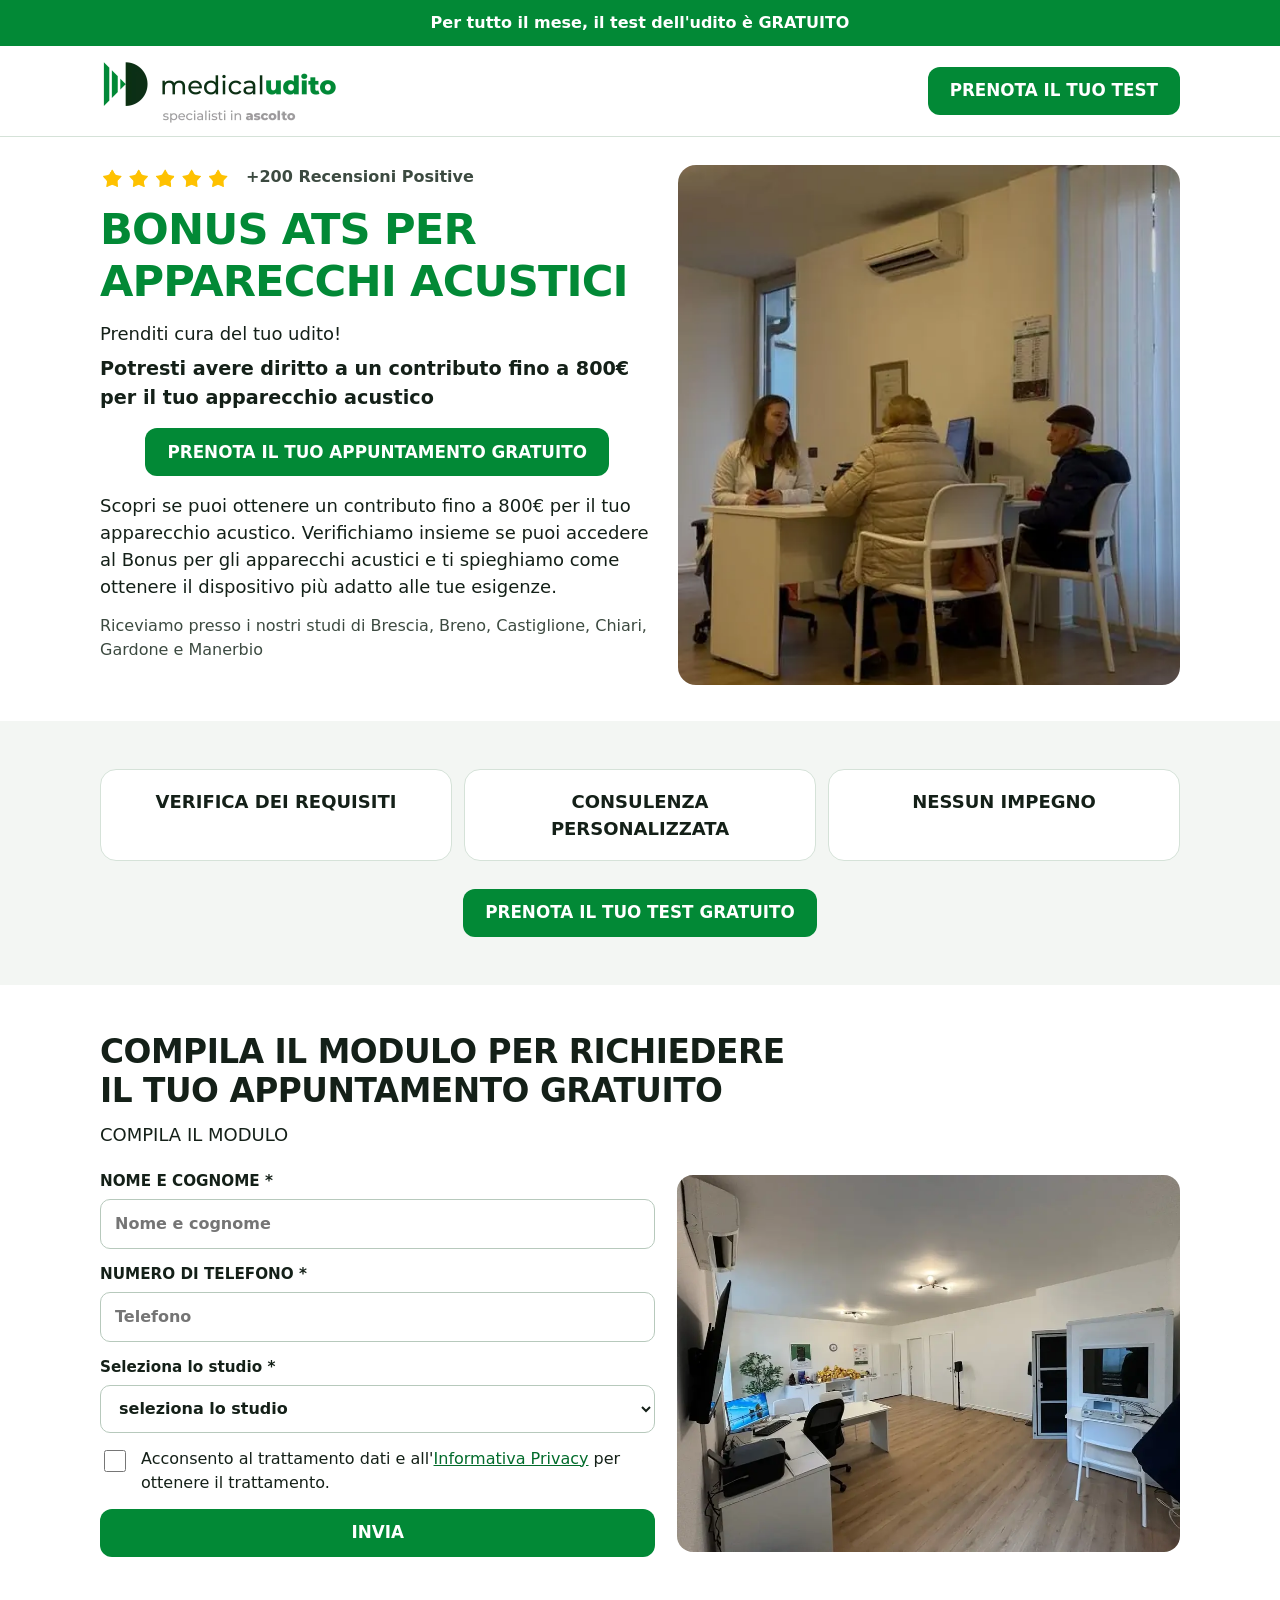
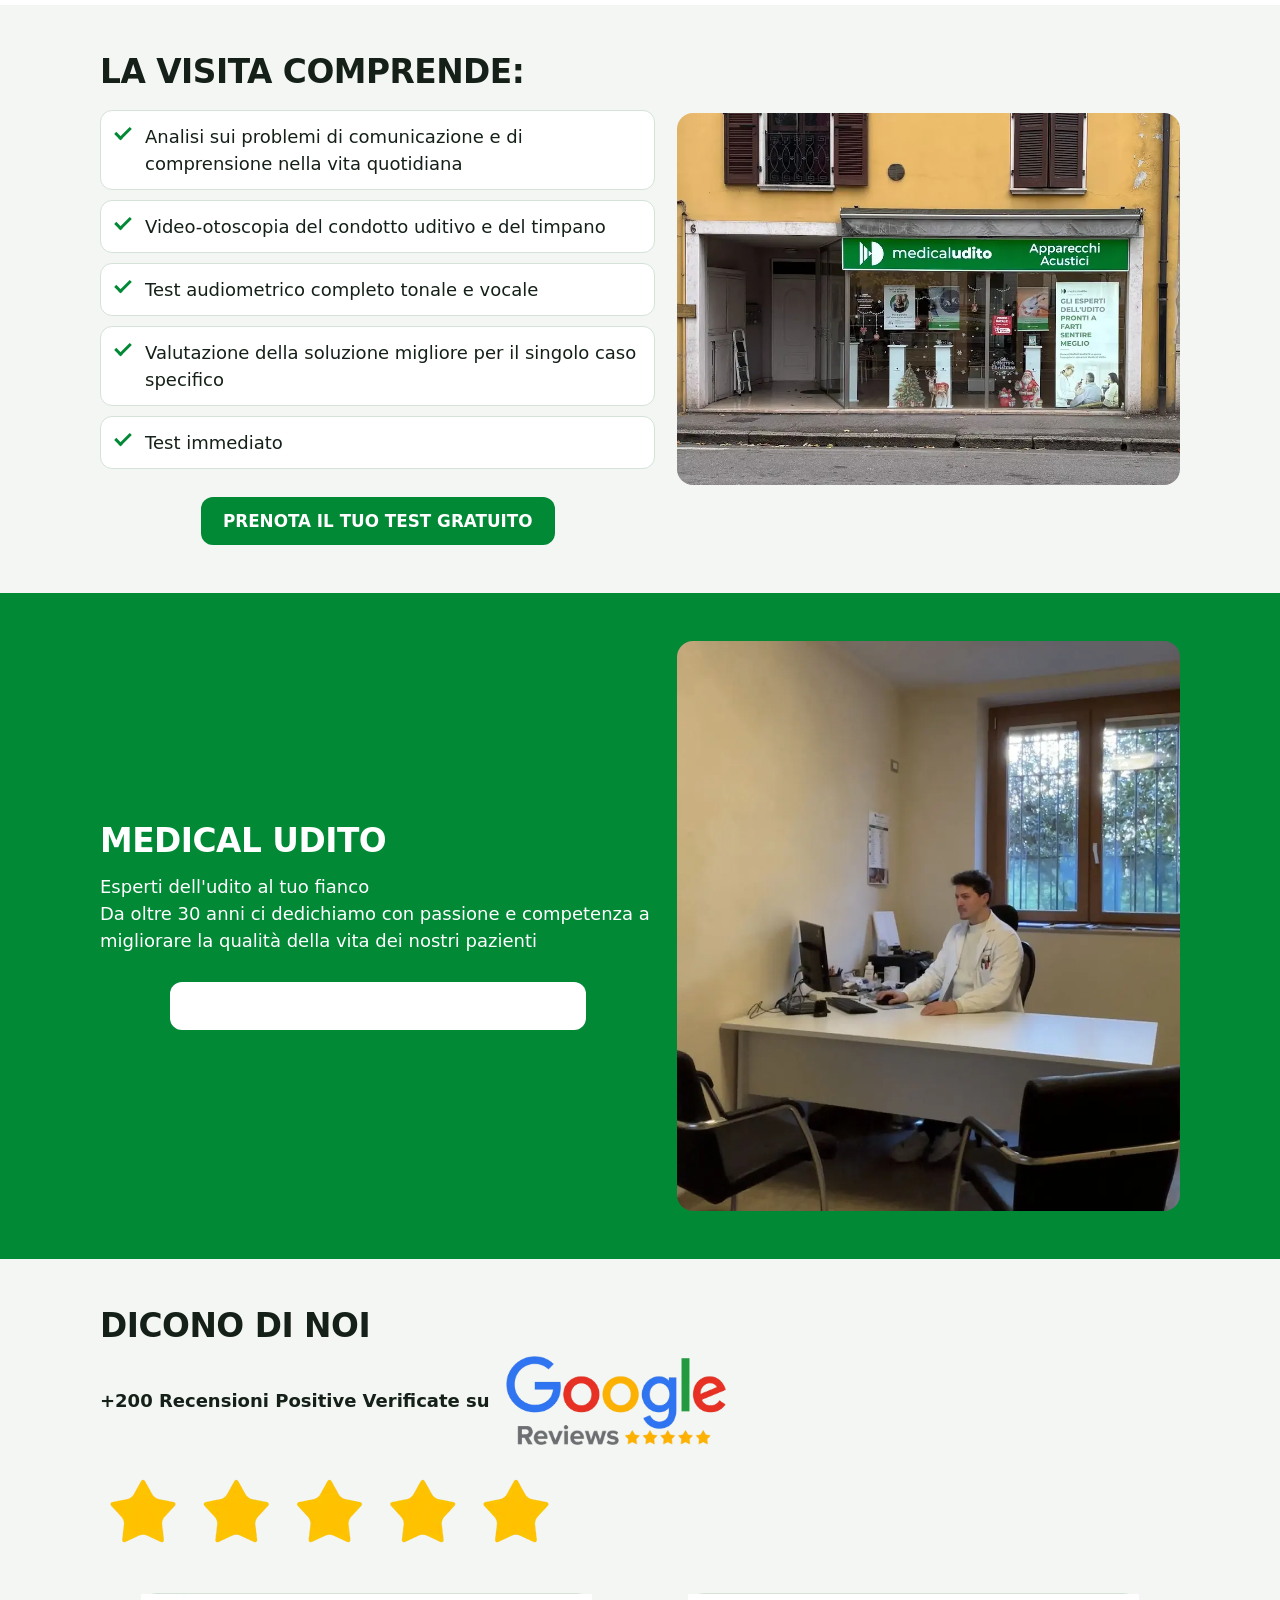
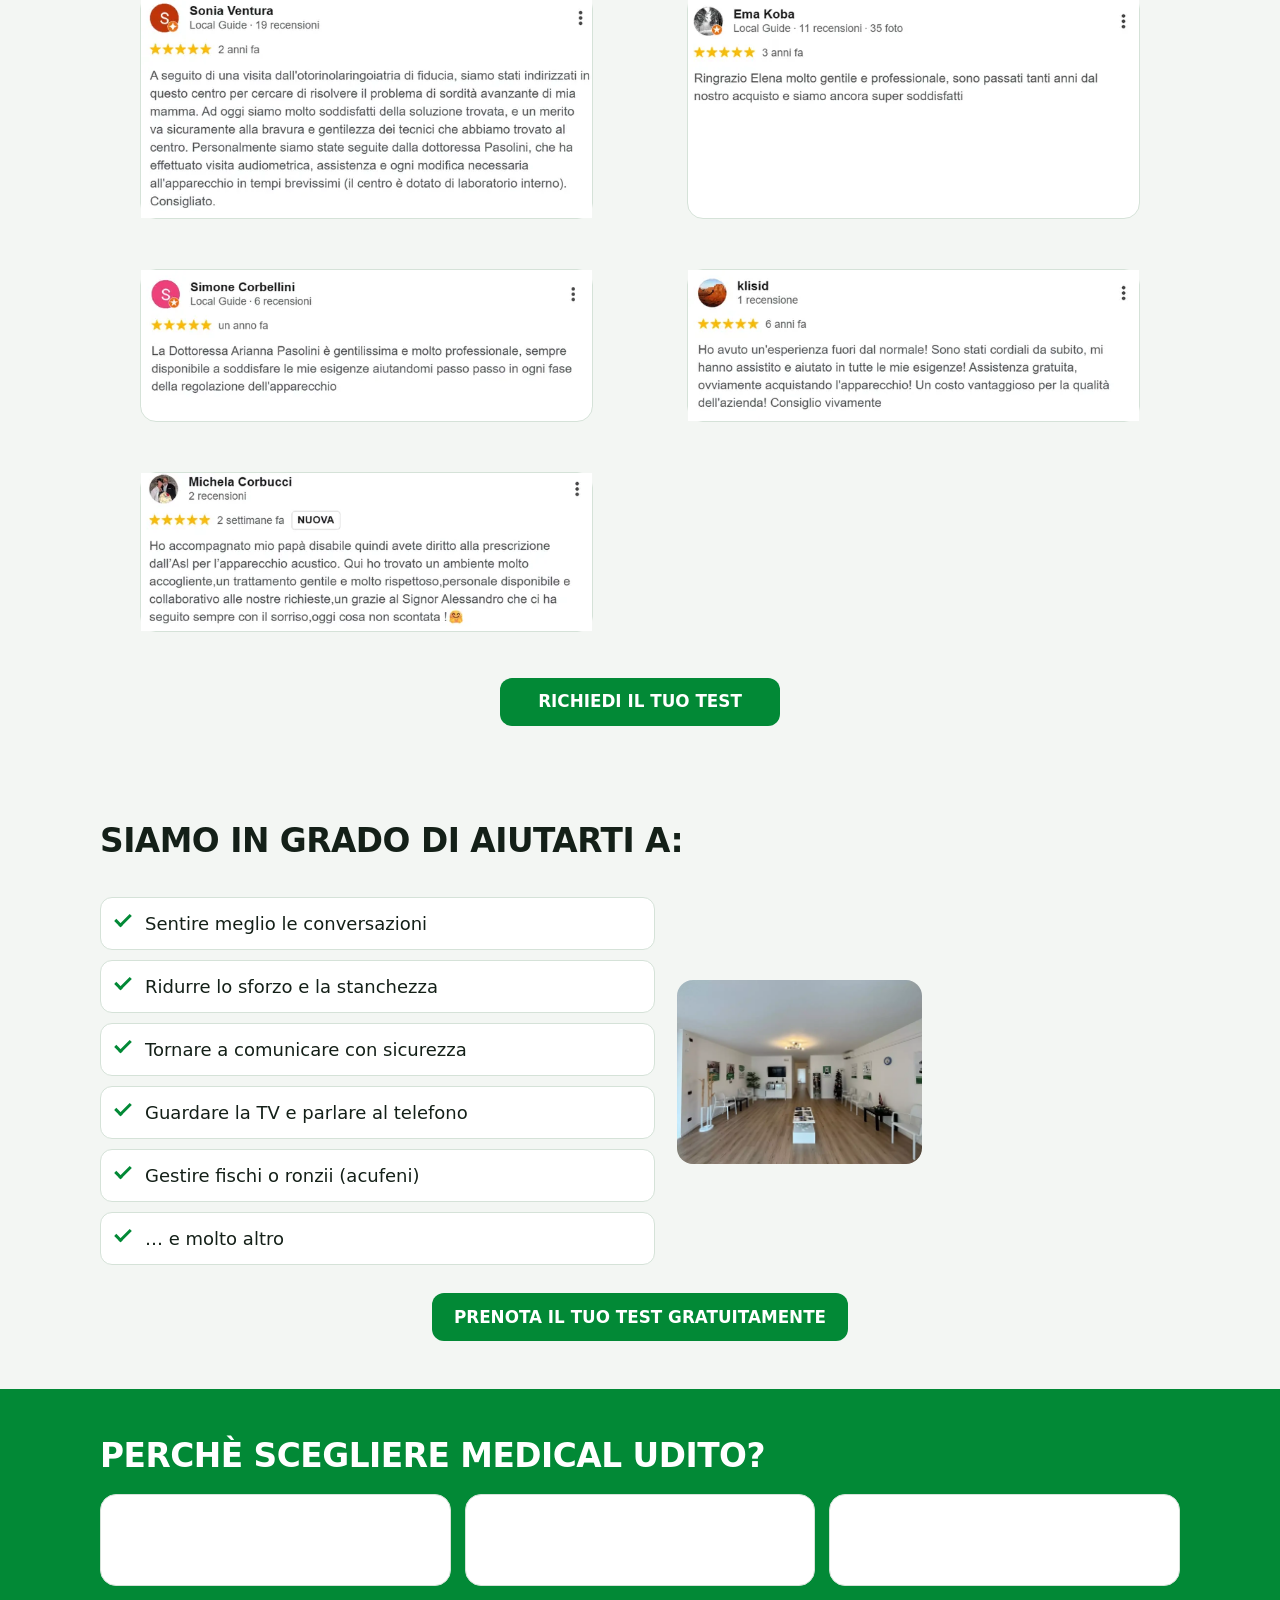
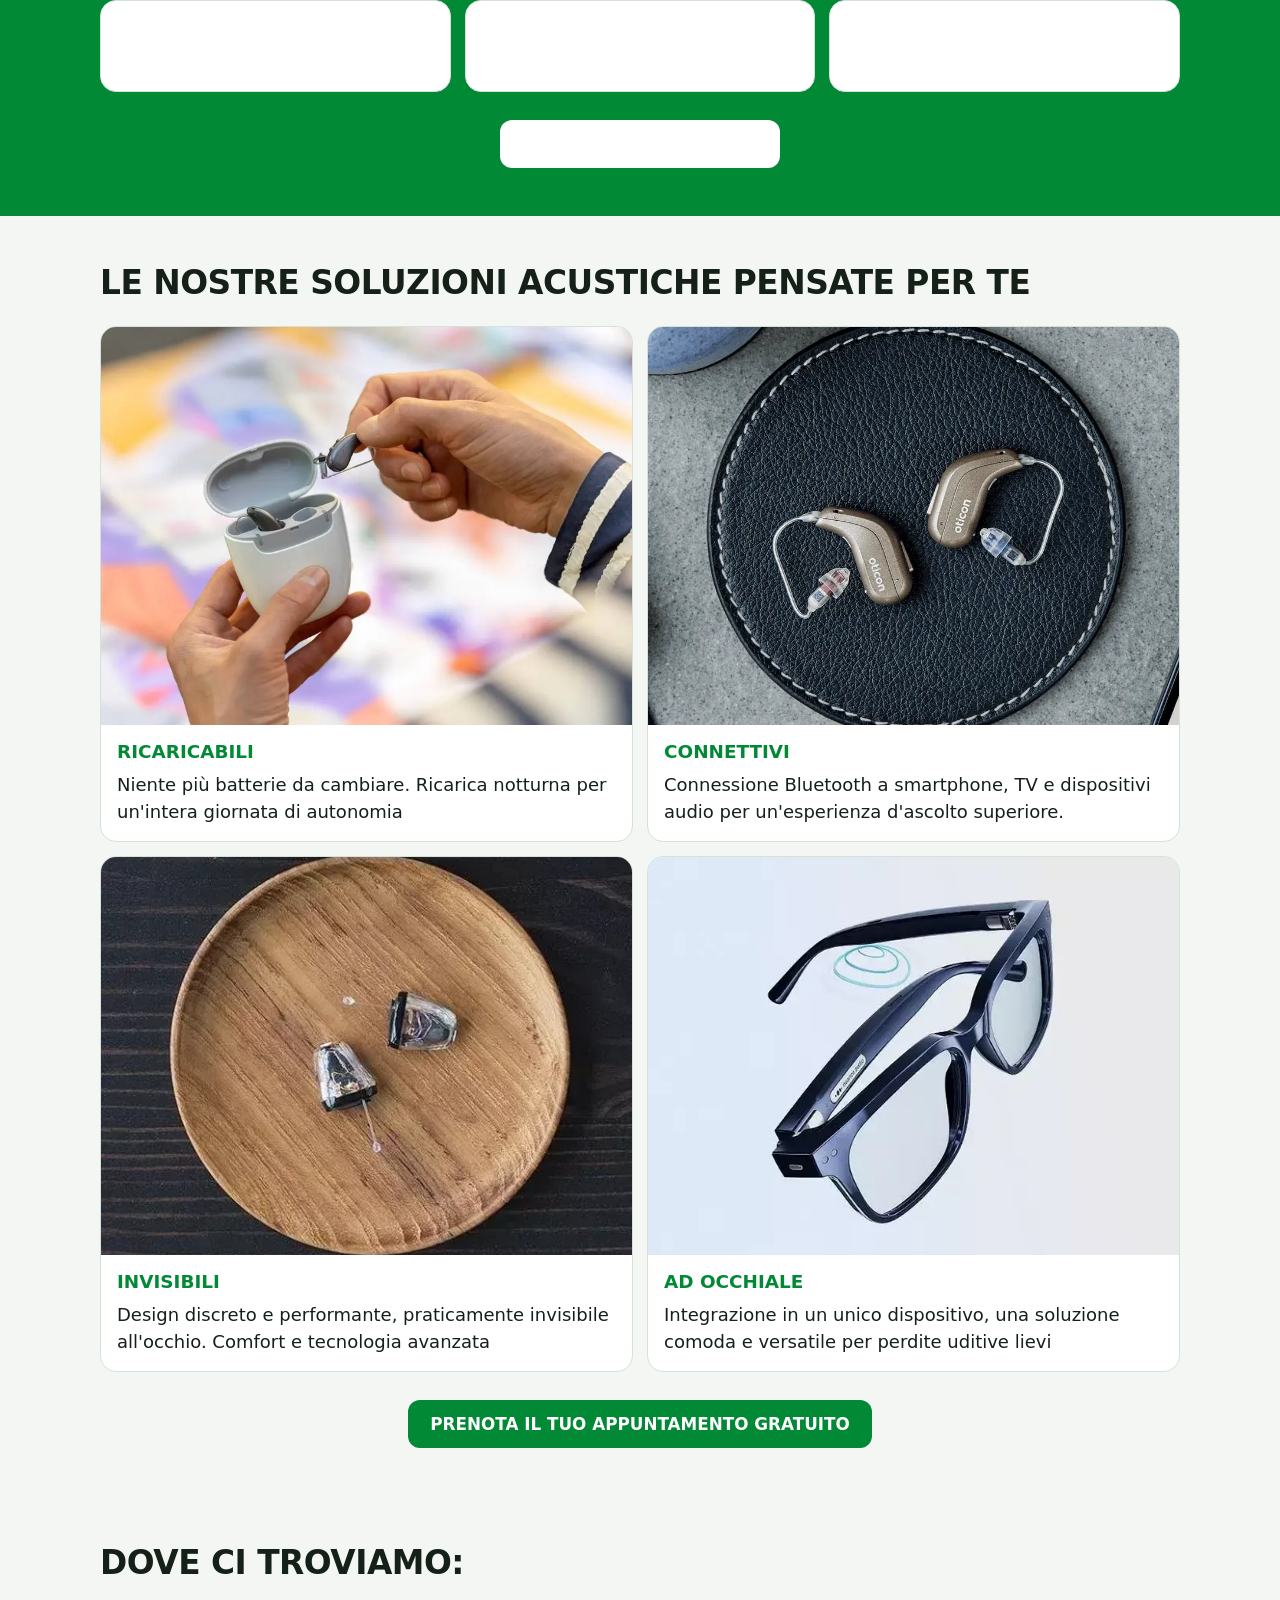
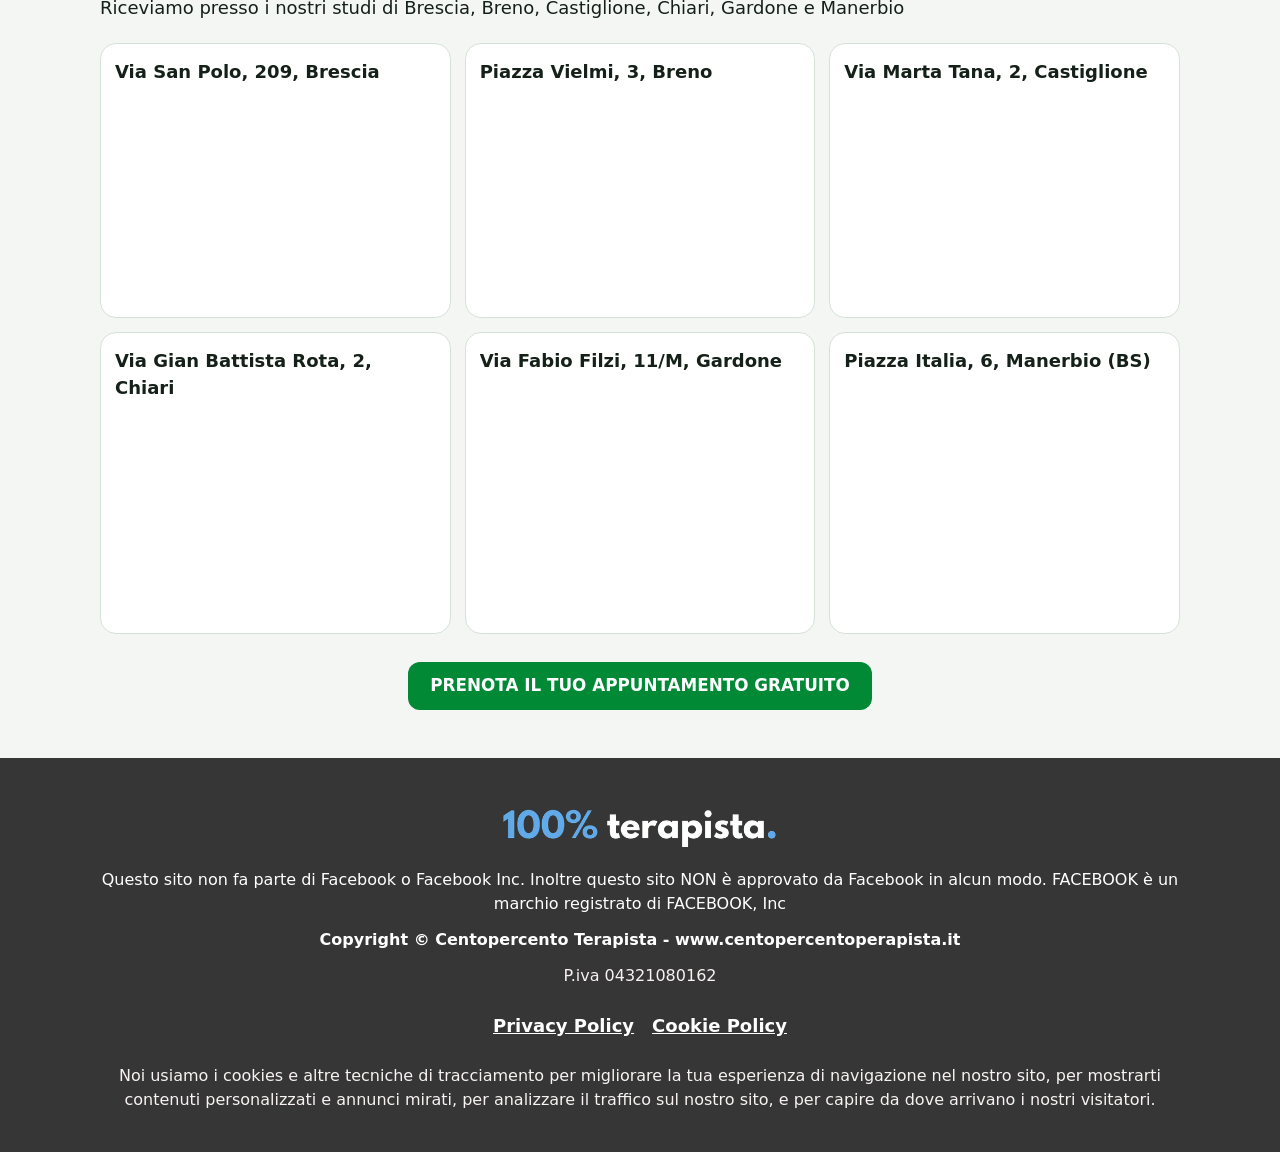
==== medical-udito-ats-bonus/index.html @ 492f5ca6 "Add a static Medical Udito ATS bonus landing page. Rebuild the Unbounce offer as a mobile-first page" ====
<!DOCTYPE html>
<html lang="it">
<head>
  <meta charset="utf-8">
  <meta name="viewport" content="width=device-width, initial-scale=1">
  <meta name="robots" content="noindex">
  <title>Medical Udito Manerbio - ATS</title>
  <meta name="description" content="Potresti avere diritto a un contributo fino a 800€ per il tuo apparecchio acustico. Per tutto il mese, il test dell'udito è GRATUITO.">
  <meta property="og:type" content="website">
  <meta property="og:locale" content="it_IT">
  <meta property="og:title" content="Medical Udito Manerbio - ATS">
  <meta property="og:description" content="Potresti avere diritto a un contributo fino a 800€ per il tuo apparecchio acustico. Per tutto il mese, il test dell'udito è GRATUITO.">
  <meta property="og:url" content="https://fuscogiuse.github.io/ads-salute-meta-library/medical-udito-ats-bonus/">
  <meta property="og:image" content="https://fuscogiuse.github.io/ads-salute-meta-library/medical-udito-ats-bonus/img/hero.webp">
  <link rel="icon" href="img/logo.webp" type="image/webp">
  <link rel="stylesheet" href="styles.css">
</head>
<body>
  <p class="offer-bar">Per tutto il mese, il test dell'udito è GRATUITO</p>

  <header class="site-header">
    <div class="wrap">
      <img class="logo" src="img/logo.webp" width="960" height="280" alt="Medical Udito">
      <a class="btn header-cta" href="https://www.mioportale.com/medical-udito-ats-bonus/#lp-pom-block-248">PRENOTA IL TUO TEST</a>
    </div>
  </header>

  <main>
    <section class="hero">
      <div class="wrap hero-grid">
        <div>
          <div class="stars-row">
            <img src="img/stelle.webp" width="465" height="90" alt="Cinque stelle">
            <span>+200 Recensioni Positive</span>
          </div>
          <h1>BONUS ATS PER APPARECCHI ACUSTICI</h1>
          <p class="lead">Prenditi cura del tuo udito!</p>
          <p class="benefit">Potresti avere diritto a un contributo fino a 800€ per il tuo apparecchio acustico</p>
          <p class="section-cta cta-left">
            <a class="btn" href="https://www.mioportale.com/medical-udito-ats-bonus/#lp-pom-block-248">PRENOTA IL TUO APPUNTAMENTO GRATUITO</a>
          </p>
          <p class="support">Scopri se puoi ottenere un contributo fino a 800€ per il tuo apparecchio acustico. Verifichiamo insieme se puoi accedere al Bonus per gli apparecchi acustici e ti spieghiamo come ottenere il dispositivo più adatto alle tue esigenze.</p>
          <p class="locations-line">Riceviamo presso i nostri studi di Brescia, Breno, Castiglione, Chiari, Gardone e Manerbio</p>
        </div>
        <img class="hero-photo" src="img/hero.webp" width="561" height="729" alt="Persona con apparecchio acustico">
      </div>
    </section>

    <section>
      <div class="wrap">
        <div class="steps">
          <p class="step">VERIFICA DEI REQUISITI</p>
          <p class="step">CONSULENZA PERSONALIZZATA</p>
          <p class="step">NESSUN IMPEGNO</p>
        </div>
        <p class="section-cta">
          <a class="btn" href="https://www.mioportale.com/medical-udito-ats-bonus/#lp-pom-block-248">PRENOTA IL TUO TEST GRATUITO</a>
        </p>
      </div>
    </section>

    <section class="form-section" id="modulo">
      <div class="wrap">
        <div class="section-head">
          <h2>COMPILA IL MODULO PER RICHIEDERE IL TUO APPUNTAMENTO GRATUITO</h2>
          <p>COMPILA IL MODULO</p>
        </div>
        <div class="form-layout split">
          <form action="https://www.mioportale.com/medical-udito-ats-bonus/#lp-pom-block-248" method="get">
            <label>NOME E COGNOME *
              <input type="text" placeholder="Nome e cognome" autocomplete="name">
            </label>
            <label>NUMERO DI TELEFONO *
              <input type="tel" placeholder="Telefono" autocomplete="tel" inputmode="tel" pattern="^\+?( ?[\(]?[\-]?[0-9][\)]?){6,13}$">
            </label>
            <label>Seleziona lo studio *
              <select>
                <option value="">seleziona lo studio</option>
                <option>Brescia</option>
                <option>Breno</option>
                <option>Castiglione</option>
                <option>Chiari</option>
                <option>Gardone</option>
                <option>Manerbio</option>
              </select>
            </label>
            <label class="check">
              <input type="checkbox">
              <span>Acconsento al trattamento dati e all'<a href="https://www.centopercentoterapista.it/privacy-policy/" title="Informativa Privacy">Informativa Privacy</a> per ottenere il trattamento.</span>
            </label>
            <button class="btn btn-block" type="submit">INVIA</button>
          </form>
          <img src="img/staff.webp" width="1000" height="750" alt="Professionista Medical Udito durante un controllo" loading="lazy">
        </div>
      </div>
    </section>

    <section>
      <div class="wrap split">
        <div>
          <h2>LA VISITA COMPRENDE:</h2>
          <ul class="checklist">
            <li>Analisi sui problemi di comunicazione e di comprensione nella vita quotidiana</li>
            <li>Video-otoscopia del condotto uditivo e del timpano</li>
            <li>Test audiometrico completo tonale e vocale</li>
            <li>Valutazione della soluzione migliore per il singolo caso specifico</li>
            <li>Test immediato</li>
          </ul>
          <p class="section-cta cta-left">
            <a class="btn" href="https://www.mioportale.com/medical-udito-ats-bonus/#lp-pom-block-248">PRENOTA IL TUO TEST GRATUITO</a>
          </p>
        </div>
        <img src="img/controllo.webp" width="1000" height="740" alt="Controllo dell'udito in studio" loading="lazy">
      </div>
    </section>

    <section class="band">
      <div class="wrap split">
        <div>
          <h2>MEDICAL UDITO</h2>
          <p style="margin-top:12px">Esperti dell'udito al tuo fianco</p>
          <p>Da oltre 30 anni ci dedichiamo con passione e competenza a migliorare la qualità della vita dei nostri pazienti</p>
          <p class="section-cta cta-left">
            <a class="btn btn-light" href="https://www.mioportale.com/medical-udito-ats-bonus/#lp-pom-block-248">PRENOTA IL TUO TEST GRATUITAMENTE</a>
          </p>
        </div>
        <img src="img/apparecchio.webp" width="900" height="1020" alt="Apparecchio acustico" loading="lazy">
      </div>
    </section>

    <section>
      <div class="wrap">
        <div class="section-head">
          <h2>DICONO DI NOI</h2>
          <div class="reviews-intro">
            <span>+200 Recensioni Positive Verificate su</span>
            <img src="img/google-recensioni.webp" width="640" height="259" alt="Google" loading="lazy">
          </div>
          <img src="img/stelle.webp" width="465" height="90" alt="Cinque stelle" loading="lazy">
        </div>
        <div class="review-grid">
          <figure class="review"><img src="img/recensione-1.webp" width="640" height="318" alt="Schermata di una recensione pubblicata sul sito Medical Udito" loading="lazy"></figure>
          <figure class="review"><img src="img/recensione-2.webp" width="640" height="168" alt="Schermata di una recensione pubblicata sul sito Medical Udito" loading="lazy"></figure>
          <figure class="review"><img src="img/recensione-3.webp" width="640" height="194" alt="Schermata di una recensione pubblicata sul sito Medical Udito" loading="lazy"></figure>
          <figure class="review"><img src="img/recensione-4.webp" width="640" height="214" alt="Schermata di una recensione pubblicata sul sito Medical Udito" loading="lazy"></figure>
          <figure class="review"><img src="img/recensione-5.webp" width="640" height="224" alt="Schermata di una recensione pubblicata sul sito Medical Udito" loading="lazy"></figure>
        </div>
        <p class="section-cta">
          <a class="btn" href="https://www.mioportale.com/medical-udito-ats-bonus/#lp-pom-block-248">RICHIEDI IL TUO TEST</a>
        </p>
      </div>
    </section>

    <section>
      <div class="wrap">
        <h2>SIAMO IN GRADO DI AIUTARTI A:</h2>
        <div class="split" style="margin-top:18px">
          <ul class="checklist">
            <li>Sentire meglio le conversazioni</li>
            <li>Ridurre lo sforzo e la stanchezza</li>
            <li>Tornare a comunicare con sicurezza</li>
            <li>Guardare la TV e parlare al telefono</li>
            <li>Gestire fischi o ronzii (acufeni)</li>
            <li>… e molto altro</li>
          </ul>
          <div class="photo-grid">
            <img src="img/studio.webp" width="1000" height="750" alt="Studio Medical Udito" loading="lazy">
          </div>
        </div>
        <p class="section-cta">
          <a class="btn" href="https://www.mioportale.com/medical-udito-ats-bonus/#lp-pom-block-248">PRENOTA IL TUO TEST GRATUITAMENTE</a>
        </p>
      </div>
    </section>

    <section class="band">
      <div class="wrap">
        <h2>PERCHÈ SCEGLIERE MEDICAL UDITO?</h2>
        <div class="why-grid" style="margin-top:18px">
          <p class="why-card">ESPERIENZA CONSOLIDATA NEL SETTORE</p>
          <p class="why-card">PROFESSIONISTI QUALIFICATI AL TUO SERVIZIO</p>
          <p class="why-card">SOLUZIONI SU MISURA PER OGNI PAZIENTE</p>
          <p class="why-card">TECNOLOGIA MODERA E DISCRETA</p>
          <p class="why-card">ASSISTENZA CONTINUA NEL TEMPO</p>
          <p class="why-card">TRASPARENZA E CHIAREZZA IN OGNI FASE</p>
        </div>
        <p class="section-cta">
          <a class="btn btn-light" href="https://www.mioportale.com/medical-udito-ats-bonus/#lp-pom-block-248">PRENOTA IL TUO TEST</a>
        </p>
      </div>
    </section>

    <section>
      <div class="wrap">
        <div class="section-head">
          <h2>LE NOSTRE SOLUZIONI ACUSTICHE PENSATE PER TE</h2>
        </div>
        <div class="solution-grid">
          <article class="solution">
            <img src="img/ricaricabili.webp" width="800" height="600" alt="Immagine della soluzione Ricaricabili" loading="lazy">
            <div>
              <h3>RICARICABILI</h3>
              <p>Niente più batterie da cambiare. Ricarica notturna per un'intera giornata di autonomia</p>
            </div>
          </article>
          <article class="solution">
            <img src="img/connettivi.webp" width="900" height="762" alt="Immagine della soluzione Connettivi" loading="lazy">
            <div>
              <h3>CONNETTIVI</h3>
              <p>Connessione Bluetooth a smartphone, TV e dispositivi audio per un'esperienza d'ascolto superiore.</p>
            </div>
          </article>
          <article class="solution">
            <img src="img/invisibili.webp" width="551" height="526" alt="Immagine della soluzione Invisibili" loading="lazy">
            <div>
              <h3>INVISIBILI</h3>
              <p>Design discreto e performante, praticamente invisibile all'occhio. Comfort e tecnologia avanzata</p>
            </div>
          </article>
          <article class="solution">
            <img src="img/occhiale.webp" width="675" height="512" alt="Immagine della soluzione Ad occhiale" loading="lazy">
            <div>
              <h3>AD OCCHIALE</h3>
              <p>Integrazione in un unico dispositivo, una soluzione comoda e versatile per perdite uditive lievi</p>
            </div>
          </article>
        </div>
        <p class="section-cta">
          <a class="btn" href="https://www.mioportale.com/medical-udito-ats-bonus/#lp-pom-block-248">PRENOTA IL TUO APPUNTAMENTO GRATUITO</a>
        </p>
      </div>
    </section>

    <section>
      <div class="wrap">
        <div class="section-head">
          <h2>DOVE CI TROVIAMO:</h2>
          <p>Riceviamo presso i nostri studi di Brescia, Breno, Castiglione, Chiari, Gardone e Manerbio</p>
        </div>
        <div class="place-grid">
          <article class="place">
            <p>Via San Polo, 209, Brescia</p>
            <iframe title="Medical Udito, Via San Polo, 209, Brescia" loading="lazy" src="https://www.google.com/maps/embed?pb=!1m18!1m12!1m3!1d2795.8346743770426!2d10.251640799999999!3d45.513406599999996!2m3!1f0!2f0!3f0!3m2!1i1024!2i768!4f13.1!3m3!1m2!1s0x47819e0e55d90495%3A0xbb7e6d4b99287f41!2sMedical%20Udito!5e0!3m2!1sit!2sit!4v1778175410874!5m2!1sit!2sit"></iframe>
          </article>
          <article class="place">
            <p>Piazza Vielmi, 3, Breno</p>
            <iframe title="Medical Udito, Piazza Vielmi, 3, Breno" loading="lazy" src="https://www.google.com/maps/embed?pb=!1m18!1m12!1m3!1d2773.7376204343673!2d10.3007808!3d45.9565251!2m3!1f0!2f0!3f0!3m2!1i1024!2i768!4f13.1!3m3!1m2!1s0x4783cea06f1a9ddf%3A0xb93b6d767be19998!2sMedical%20Udito!5e0!3m2!1sit!2sit!4v1778175438221!5m2!1sit!2sit"></iframe>
          </article>
          <article class="place">
            <p>Via Marta Tana, 2, Castiglione</p>
            <iframe title="Medical Udito, Via Marta Tana, 2, Castiglione" loading="lazy" src="https://www.google.com/maps/embed?pb=!1m18!1m12!1m3!1d2801.93400839005!2d10.487321!3d45.390502!2m3!1f0!2f0!3f0!3m2!1i1024!2i768!4f13.1!3m3!1m2!1s0x4781be70d7416bef%3A0x33ddf4818264a9bb!2sMedical%20Udito!5e0!3m2!1sit!2sit!4v1778175495745!5m2!1sit!2sit"></iframe>
          </article>
          <article class="place">
            <p>Via Gian Battista Rota, 2, Chiari</p>
            <iframe title="Medical Udito, Via Gian Battista Rota, 2, Chiari" loading="lazy" src="https://www.google.com/maps/embed?pb=!1m18!1m12!1m3!1d2794.777626672756!2d9.931703700000002!3d45.5346803!2m3!1f0!2f0!3f0!3m2!1i1024!2i768!4f13.1!3m3!1m2!1s0x47816b8f682ffa59%3A0x564165d050683770!2sMedical%20Udito!5e0!3m2!1sit!2sit!4v1778175523742!5m2!1sit!2sit"></iframe>
          </article>
          <article class="place">
            <p>Via Fabio Filzi, 11/M, Gardone</p>
            <iframe title="Medical Udito, Via Fabio Filzi, 11/M, Gardone" loading="lazy" src="https://www.google.com/maps/embed?pb=!1m18!1m12!1m3!1d2787.281311578218!2d10.1859595!3d45.6853263!2m3!1f0!2f0!3f0!3m2!1i1024!2i768!4f13.1!3m3!1m2!1s0x47817c12447d241b%3A0x8fe23aa0d7d2c39d!2sMedical%20Udito!5e0!3m2!1sit!2sit!4v1778175548510!5m2!1sit!2sit"></iframe>
          </article>
          <article class="place">
            <p>Piazza Italia, 6, Manerbio (BS)</p>
            <iframe title="Medical Udito, Piazza Italia, 6, Manerbio (BS)" loading="lazy" src="https://www.google.com/maps/embed?pb=!1m18!1m12!1m3!1d5607.406662473108!2d10.1418051!3d45.354800600000004!2m3!1f0!2f0!3f0!3m2!1i1024!2i768!4f13.1!3m3!1m2!1s0x478109a05ce066e5%3A0xbb3af1971ee80752!2sMedical%20Udito!5e0!3m2!1sit!2sit!4v1767908060176!5m2!1sit!2sit"></iframe>
          </article>
        </div>
        <p class="section-cta">
          <a class="btn" href="https://www.mioportale.com/medical-udito-ats-bonus/#lp-pom-block-248">PRENOTA IL TUO APPUNTAMENTO GRATUITO</a>
        </p>
      </div>
    </section>
  </main>

  <footer class="site-footer">
    <div class="wrap">
      <img class="logo-white" src="img/logo-bianco.webp" width="525" height="105" alt="Medical Udito" loading="lazy">
      <p>Questo sito non fa parte di Facebook o Facebook Inc. Inoltre questo sito NON è approvato da Facebook in alcun modo. FACEBOOK è un marchio registrato di FACEBOOK, Inc</p>
      <p><strong>Copyright © Centopercento Terapista - www.centopercentoperapista.it</strong></p>
      <p class="legal">P.iva 04321080162</p>
      <div class="footer-links">
        <a href="https://www.centopercentoterapista.com/privacy-policy/" target="_blank" rel="noopener">Privacy Policy</a>
        <a href="https://www.iubenda.com/privacy-policy/97294584/cookie-policy" target="_blank" rel="noopener">Cookie Policy</a>
      </div>
      <p class="legal">Noi usiamo i cookies e altre tecniche di tracciamento per migliorare la tua esperienza di navigazione nel nostro sito, per mostrarti contenuti personalizzati e annunci mirati, per analizzare il traffico sul nostro sito, e per capire da dove arrivano i nostri visitatori.</p>
    </div>
  </footer>

  <div class="sticky">
    <a class="btn btn-block" href="https://www.mioportale.com/medical-udito-ats-bonus/#lp-pom-block-248">PRENOTA IL TUO TEST GRATUITO</a>
  </div>
</body>
</html>
---- medical-udito-ats-bonus/styles.css ----
:root {
  --green: #028936;
  --green-dark: #026b2b;
  --ink: #142018;
  --muted: #3c4a40;
  --bg: #f3f6f3;
  --card: #ffffff;
  --line: #d5e2d8;
  --footer: #363636;
  --max: 1080px;
  --pad: 20px;
}

*,
*::before,
*::after {
  box-sizing: border-box;
}

html {
  scroll-behavior: smooth;
}

body {
  margin: 0;
  color: var(--ink);
  background: var(--bg);
  font-family: system-ui, -apple-system, "Segoe UI", Roboto, Helvetica, Arial, sans-serif;
  font-size: 18px;
  line-height: 1.5;
  overflow-x: hidden;
}

img {
  max-width: 100%;
  height: auto;
  display: block;
}

a {
  color: var(--green-dark);
}

h1,
h2,
h3,
p {
  margin: 0;
}

h1,
h2,
h3 {
  line-height: 1.2;
  text-wrap: balance;
}

h1 {
  font-size: clamp(1.7rem, 6.4vw, 2.7rem);
  letter-spacing: -0.02em;
}

h2 {
  font-size: clamp(1.45rem, 4.2vw, 2.05rem);
  letter-spacing: -0.015em;
}

h3 {
  font-size: 1.15rem;
}

.wrap {
  width: min(var(--max), calc(100% - 32px));
  margin-inline: auto;
}

.offer-bar {
  background: var(--green);
  color: #fff;
  text-align: center;
  font-weight: 700;
  font-size: 1rem;
  line-height: 1.35;
  padding: 12px 16px;
}

.site-header {
  background: #fff;
  border-bottom: 1px solid var(--line);
}

.site-header .wrap {
  display: flex;
  align-items: center;
  justify-content: space-between;
  gap: 16px;
  min-height: 76px;
  padding: 10px 0;
}

.logo {
  width: min(240px, 62vw);
  height: auto;
}

.header-cta {
  display: none;
}

.hero {
  background: #fff;
  padding: 28px 0 36px;
}

.hero-grid {
  display: grid;
  gap: 24px;
}

.stars-row {
  display: flex;
  flex-wrap: wrap;
  align-items: center;
  gap: 10px 14px;
  margin-bottom: 14px;
  color: var(--muted);
  font-weight: 700;
  font-size: 1rem;
}

.stars-row img {
  width: 132px;
  height: auto;
}

.hero h1 {
  color: var(--green);
  margin-bottom: 12px;
}

.lead {
  font-size: 1.125rem;
  margin-bottom: 8px;
}

.benefit {
  font-size: 1.2rem;
  font-weight: 700;
  margin-bottom: 14px;
}

.locations-line {
  color: var(--muted);
  font-size: 1rem;
  margin: 14px 0 0;
}

.support {
  margin-top: 16px;
}

.hero .section-cta {
  margin-top: 16px;
}

.hero-photo {
  border-radius: 18px;
  width: 100%;
  max-height: 520px;
  object-fit: cover;
  object-position: center top;
}

.btn {
  display: inline-flex;
  align-items: center;
  justify-content: center;
  min-height: 48px;
  min-width: 44px;
  padding: 12px 22px;
  border-radius: 12px;
  background: var(--green);
  color: #fff;
  font: inherit;
  font-weight: 800;
  font-size: 1.05rem;
  line-height: 1.25;
  text-align: center;
  text-decoration: none;
  border: 0;
  cursor: pointer;
  max-width: 100%;
}

.btn:hover,
.btn:focus-visible {
  background: var(--green-dark);
}

.btn-light {
  background: #fff;
  color: var(--green);
}

.btn-light:hover,
.btn-light:focus-visible {
  background: #e7f6eb;
  color: var(--green-dark);
}

.cta-left {
  text-align: left;
}

.btn-block {
  width: 100%;
}

.section-cta {
  margin-top: 28px;
  text-align: center;
}

section {
  padding: 48px 0;
}

.section-head {
  margin-bottom: 22px;
}

.section-head h2 {
  margin-bottom: 10px;
}

.steps {
  display: grid;
  gap: 12px;
}

.step,
.why-card,
.solution,
.place,
.review {
  background: var(--card);
  border: 1px solid var(--line);
  border-radius: 16px;
}

.step {
  padding: 18px 16px;
  font-weight: 800;
  text-align: center;
  min-height: 44px;
}

.band {
  background: var(--green);
  color: #fff;
}

.band a {
  color: #fff;
}

.split {
  display: grid;
  gap: 22px;
  align-items: center;
}

.split img,
.form-layout img {
  border-radius: 16px;
  width: 100%;
}

.checklist {
  list-style: none;
  padding: 0;
  margin: 18px 0 0;
  display: grid;
  gap: 10px;
}

.checklist li {
  background: #fff;
  border: 1px solid var(--line);
  border-radius: 12px;
  padding: 12px 14px 12px 44px;
  position: relative;
  min-height: 44px;
}

.band .checklist li {
  background: rgba(255, 255, 255, 0.12);
  border-color: transparent;
  color: #fff;
}

.checklist li::before {
  content: "";
  position: absolute;
  left: 14px;
  top: 16px;
  width: 16px;
  height: 9px;
  border-left: 3px solid var(--green);
  border-bottom: 3px solid var(--green);
  transform: rotate(-45deg);
}

.band .checklist li::before {
  border-color: #fff;
}

.form-section {
  background: #fff;
}

form {
  display: grid;
  gap: 14px;
}

label {
  display: grid;
  gap: 6px;
  font-weight: 800;
  font-size: 0.95rem;
}

input,
select {
  width: 100%;
  min-height: 48px;
  padding: 12px 14px;
  font: inherit;
  font-size: 16px;
  color: var(--ink);
  background: #fff;
  border: 1px solid #b7c9bc;
  border-radius: 10px;
}

.check {
  display: flex;
  gap: 12px;
  align-items: flex-start;
  font-weight: 500;
  font-size: 1rem;
}

.check input {
  width: 22px;
  height: 22px;
  min-height: 22px;
  margin-top: 3px;
  flex: 0 0 auto;
}

.reviews-intro {
  display: flex;
  flex-wrap: wrap;
  align-items: center;
  gap: 12px 16px;
  margin-bottom: 18px;
  font-weight: 700;
}

.reviews-intro img {
  width: min(220px, 70%);
  height: auto;
}

.review-grid,
.solution-grid,
.place-grid,
.why-grid,
.photo-grid {
  display: grid;
  gap: 14px;
}

.review img {
  width: 100%;
  height: auto;
  background: #fff;
}

.solution {
  overflow: hidden;
}

.solution img {
  width: 100%;
  aspect-ratio: 4 / 3;
  object-fit: cover;
}

.solution div {
  padding: 16px;
}

.solution h3 {
  color: var(--green);
  margin-bottom: 8px;
}

.why-card {
  padding: 18px 16px;
  font-weight: 800;
  text-align: center;
}

.place {
  overflow: hidden;
}

.place p {
  padding: 14px 14px 0;
  font-weight: 800;
}

.place iframe {
  width: 100%;
  height: 220px;
  border: 0;
  display: block;
  margin-top: 12px;
}

.photo-grid img {
  width: 100%;
  border-radius: 16px;
  object-fit: cover;
  aspect-ratio: 4 / 3;
}

.site-footer {
  background: var(--footer);
  color: #fff;
  padding: 36px 0 28px;
  text-align: center;
}

.site-footer .logo-white {
  width: min(280px, 70%);
  margin: 0 auto 18px;
}

.site-footer p {
  font-size: 1rem;
  margin-bottom: 12px;
}

.legal {
  font-size: 0.95rem;
  color: #f8f2f2;
}

.footer-links {
  display: flex;
  flex-wrap: wrap;
  justify-content: center;
  gap: 10px 18px;
  margin: 16px 0;
}

.footer-links a {
  color: #fff;
  font-weight: 700;
  min-height: 44px;
  display: inline-flex;
  align-items: center;
}

.sticky {
  display: none;
}

:focus-visible {
  outline: 3px solid var(--green);
  outline-offset: 3px;
}

@media (max-width: 799px) {
  .btn-block,
  .section-cta .btn,
  .hero .btn {
    width: 100%;
  }

  .sticky {
    display: block;
    position: fixed;
    z-index: 30;
    left: 0;
    right: 0;
    bottom: 0;
    background: #fff;
    border-top: 1px solid var(--line);
    padding: 10px 16px calc(10px + env(safe-area-inset-bottom));
  }

  body {
    padding-bottom: 84px;
  }
}

@media (min-width: 800px) {
  .header-cta {
    display: inline-flex;
  }

  .hero-grid,
  .split,
  .form-layout {
    grid-template-columns: 1.05fr 0.95fr;
  }

  .steps,
  .why-grid {
    grid-template-columns: repeat(3, 1fr);
  }

  .solution-grid,
  .review-grid,
  .place-grid,
  .photo-grid {
    grid-template-columns: 1fr 1fr;
  }

  .section-cta .btn,
  .hero .btn {
    min-width: 280px;
  }
}

@media (min-width: 1100px) {
  .place-grid {
    grid-template-columns: 1fr 1fr 1fr;
  }
}
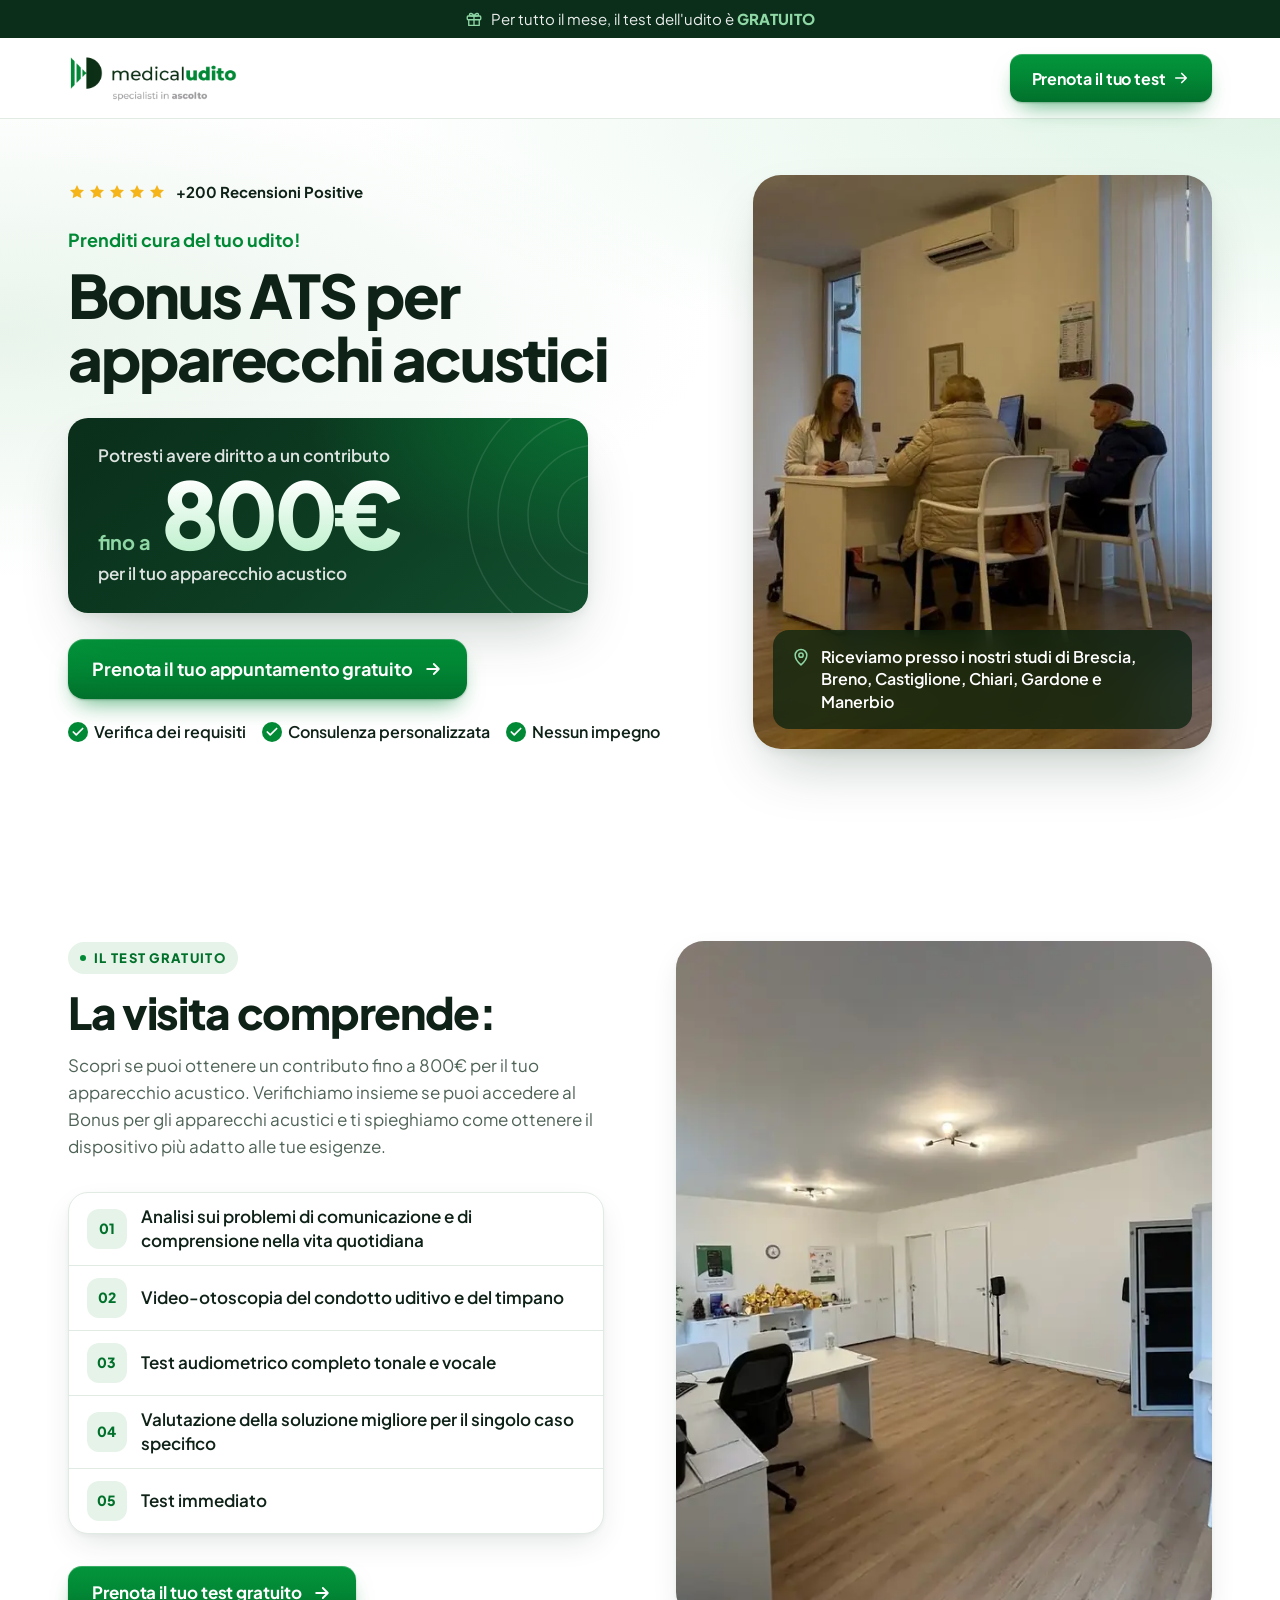
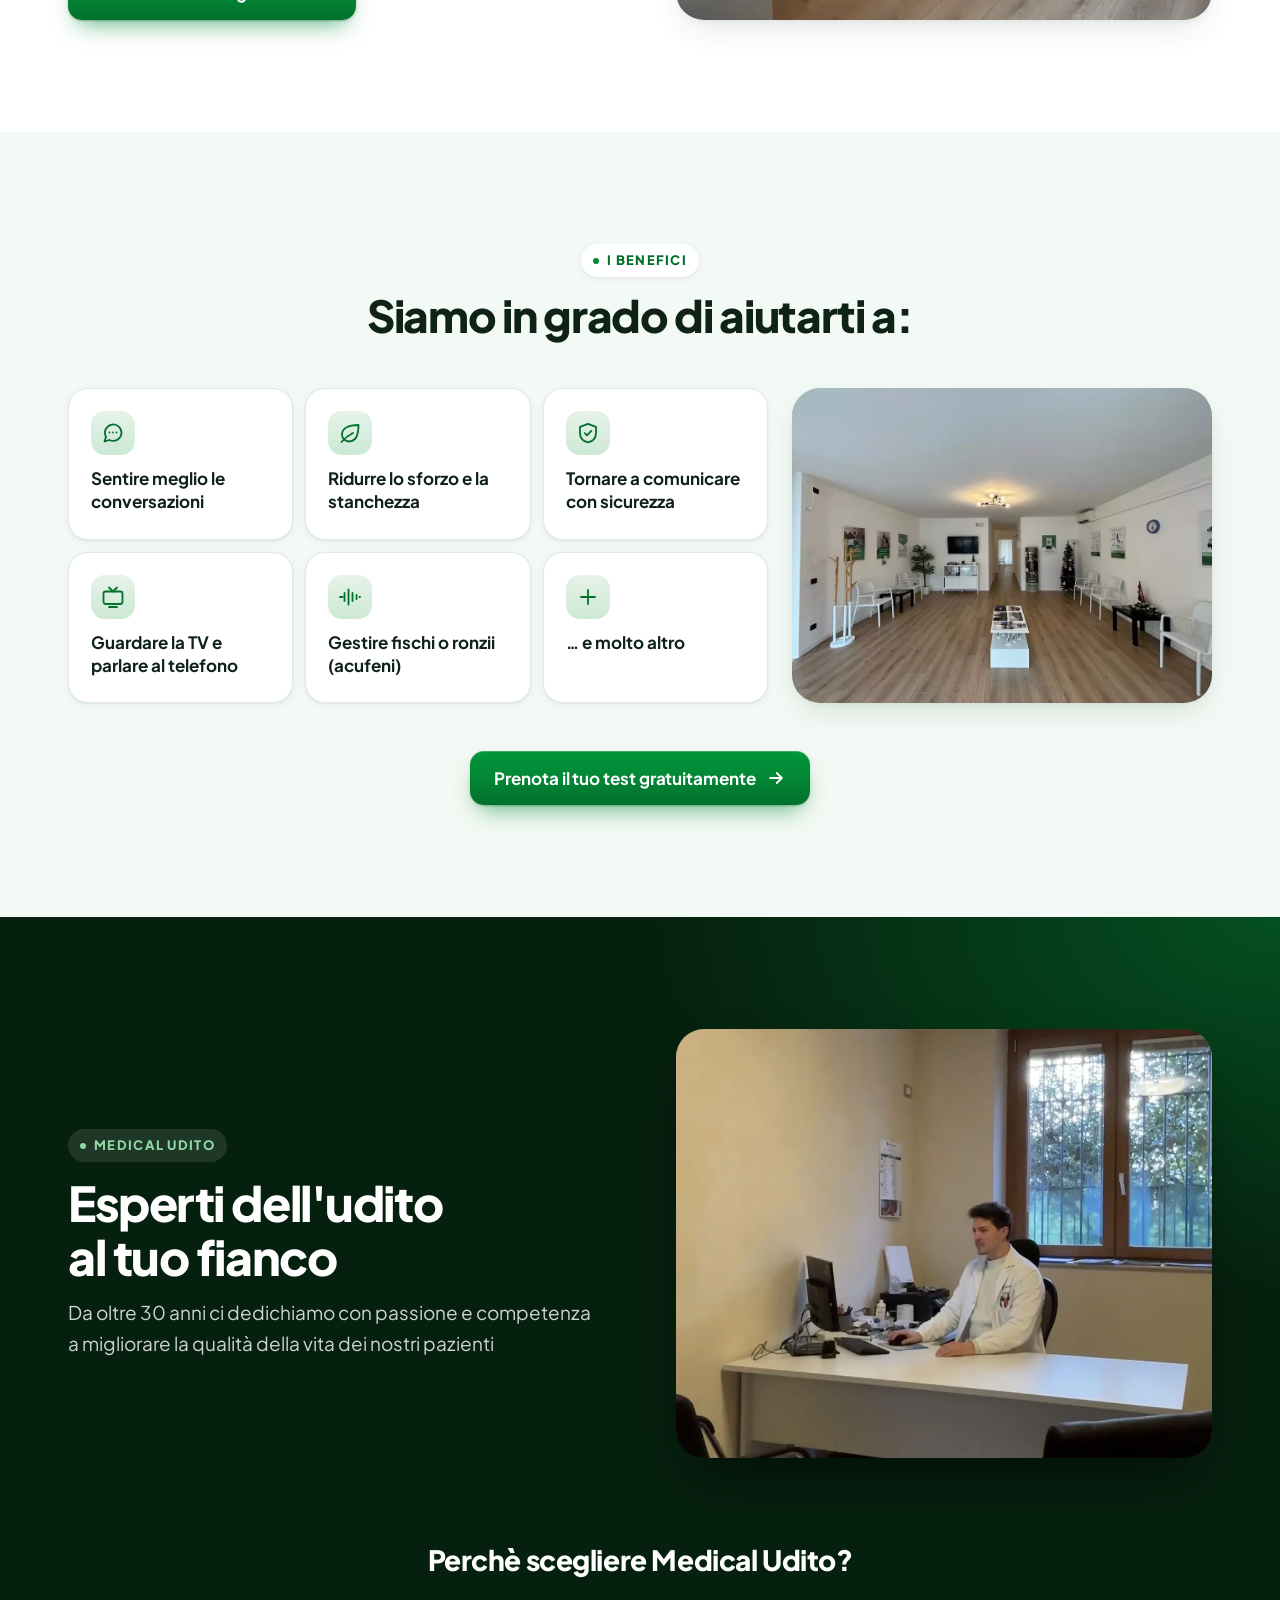
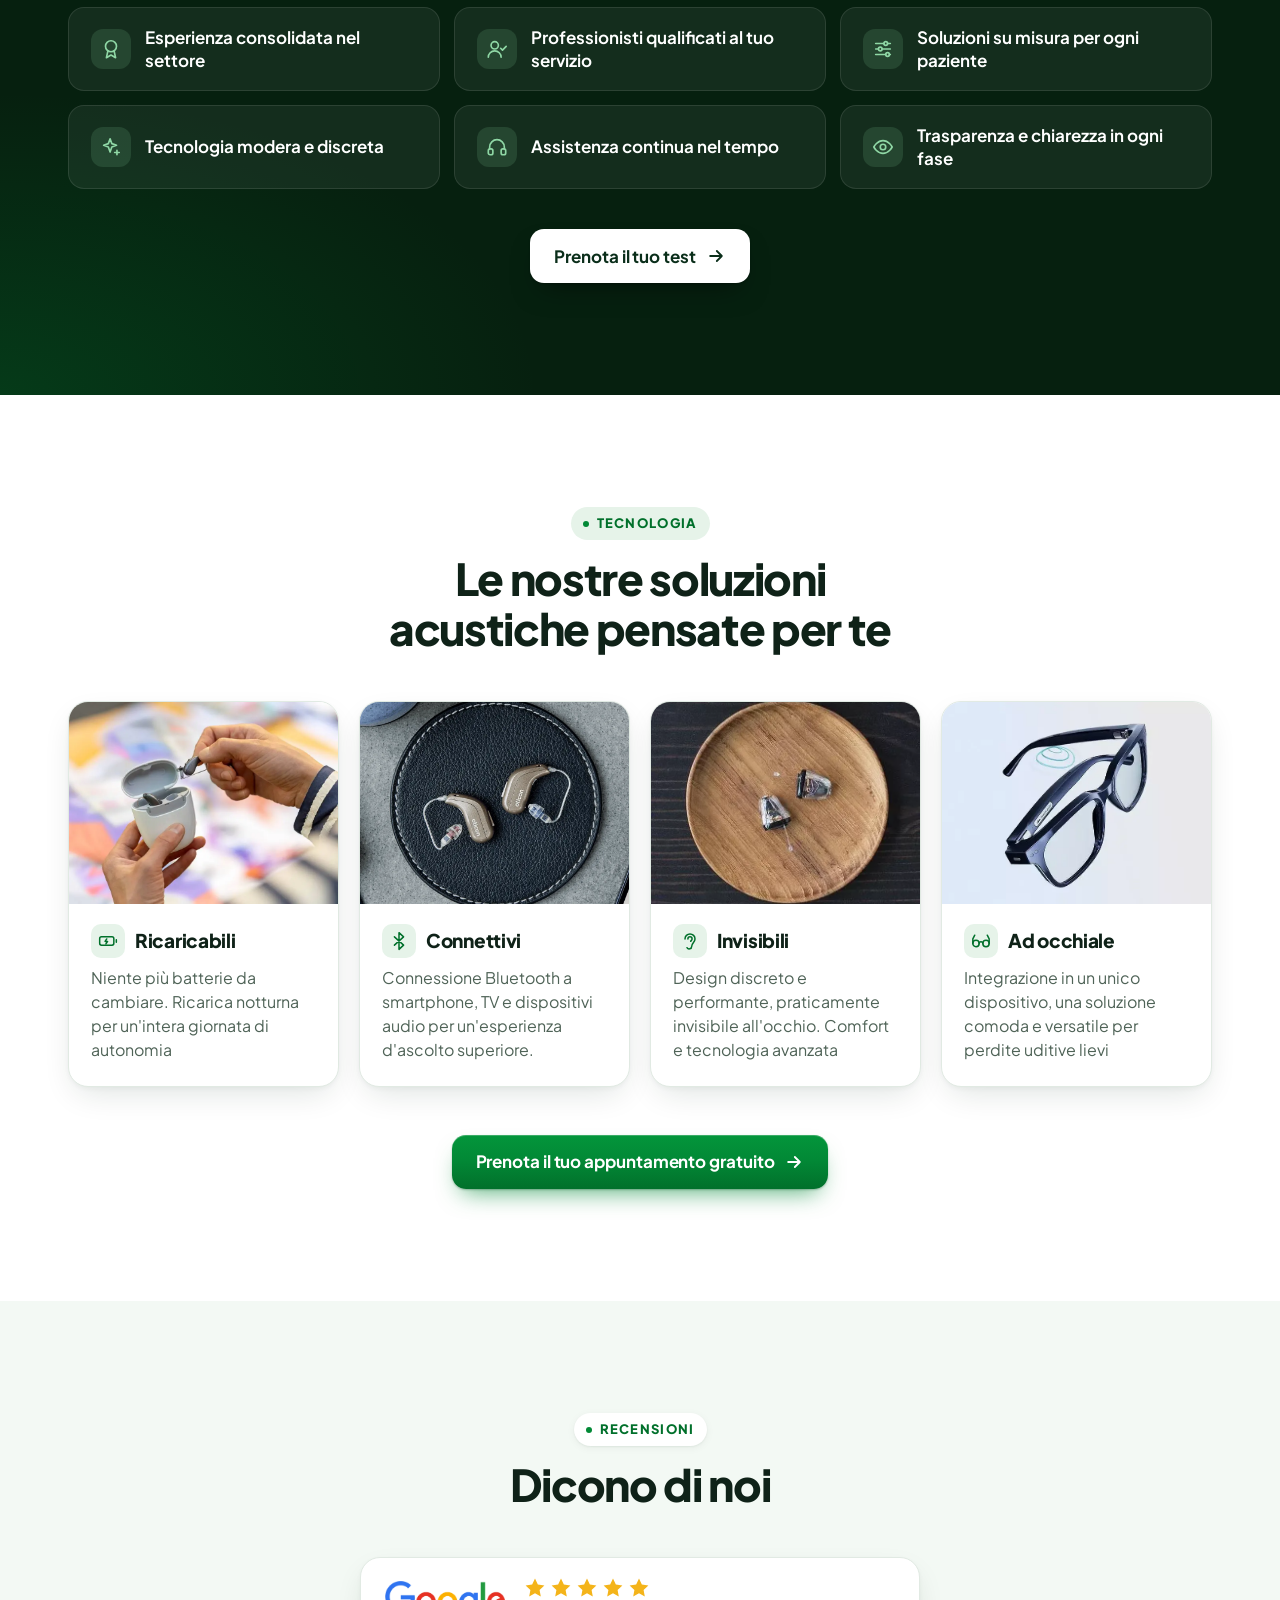
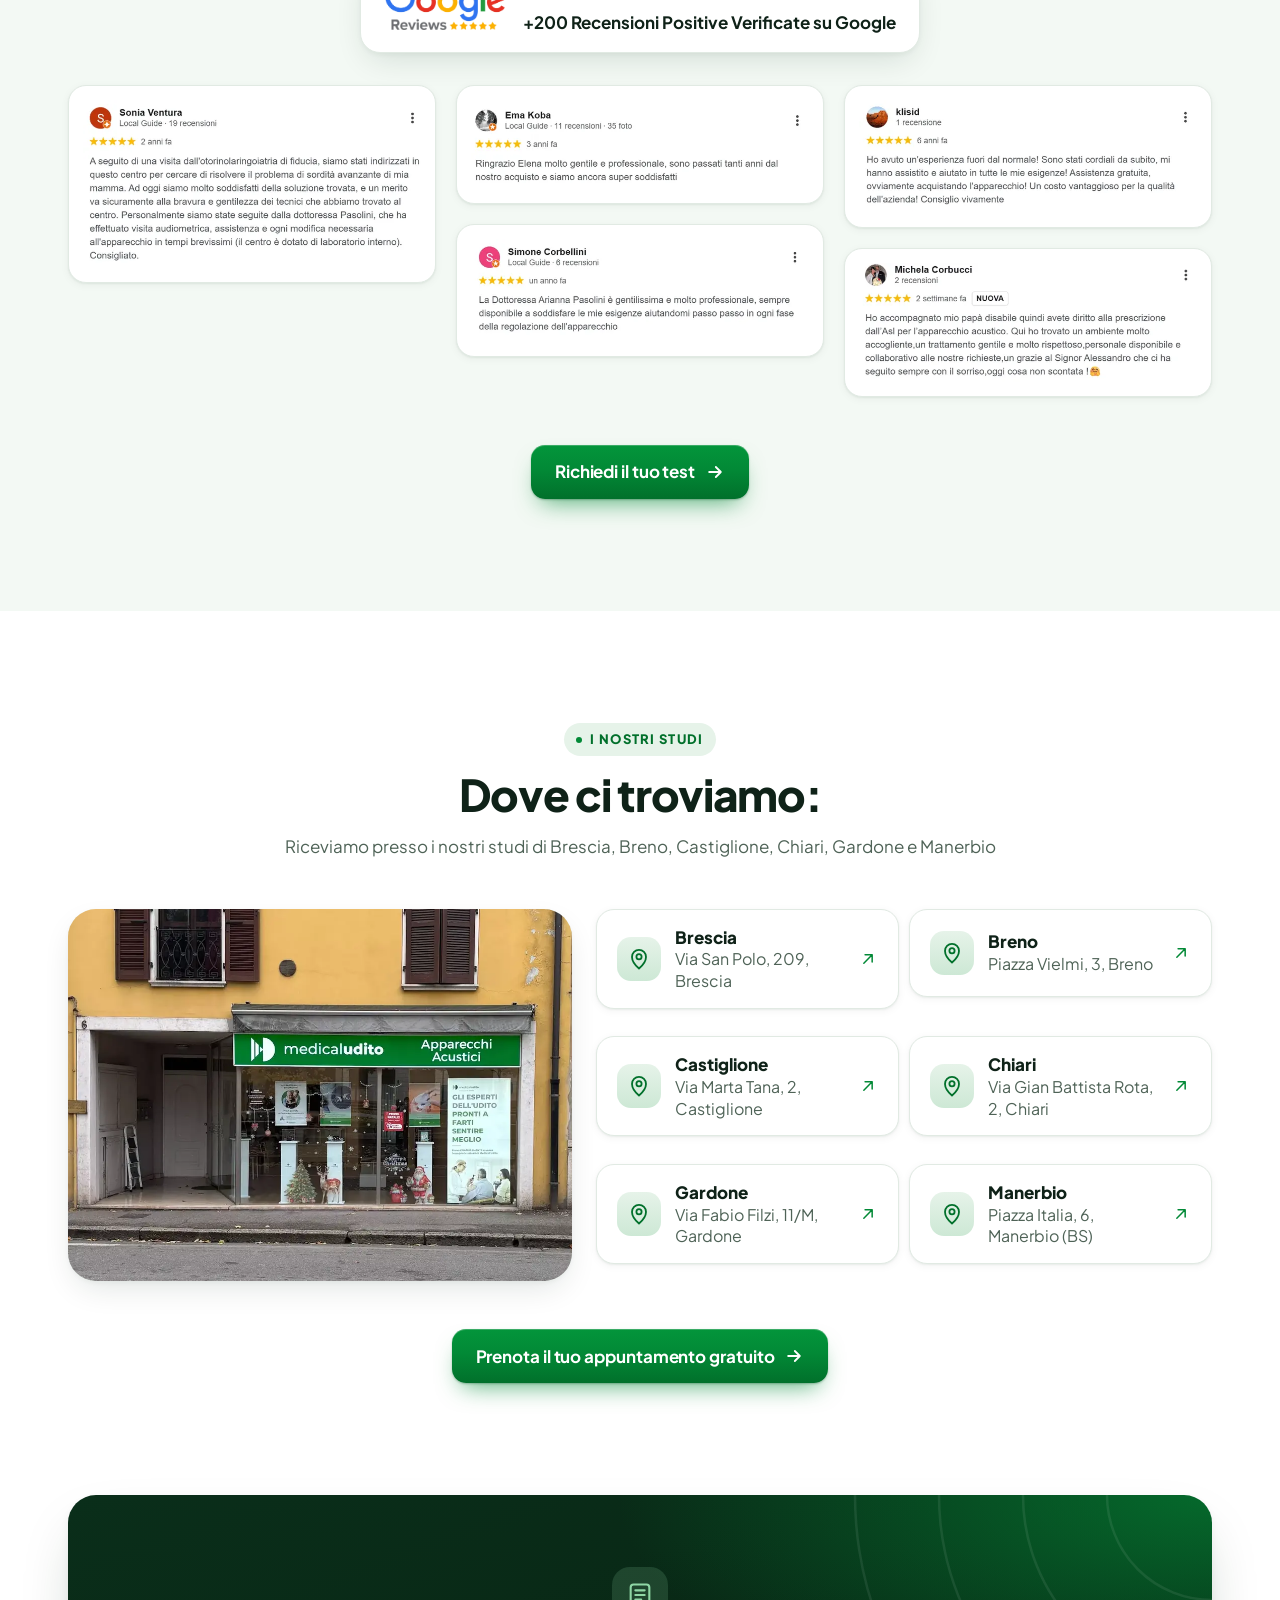
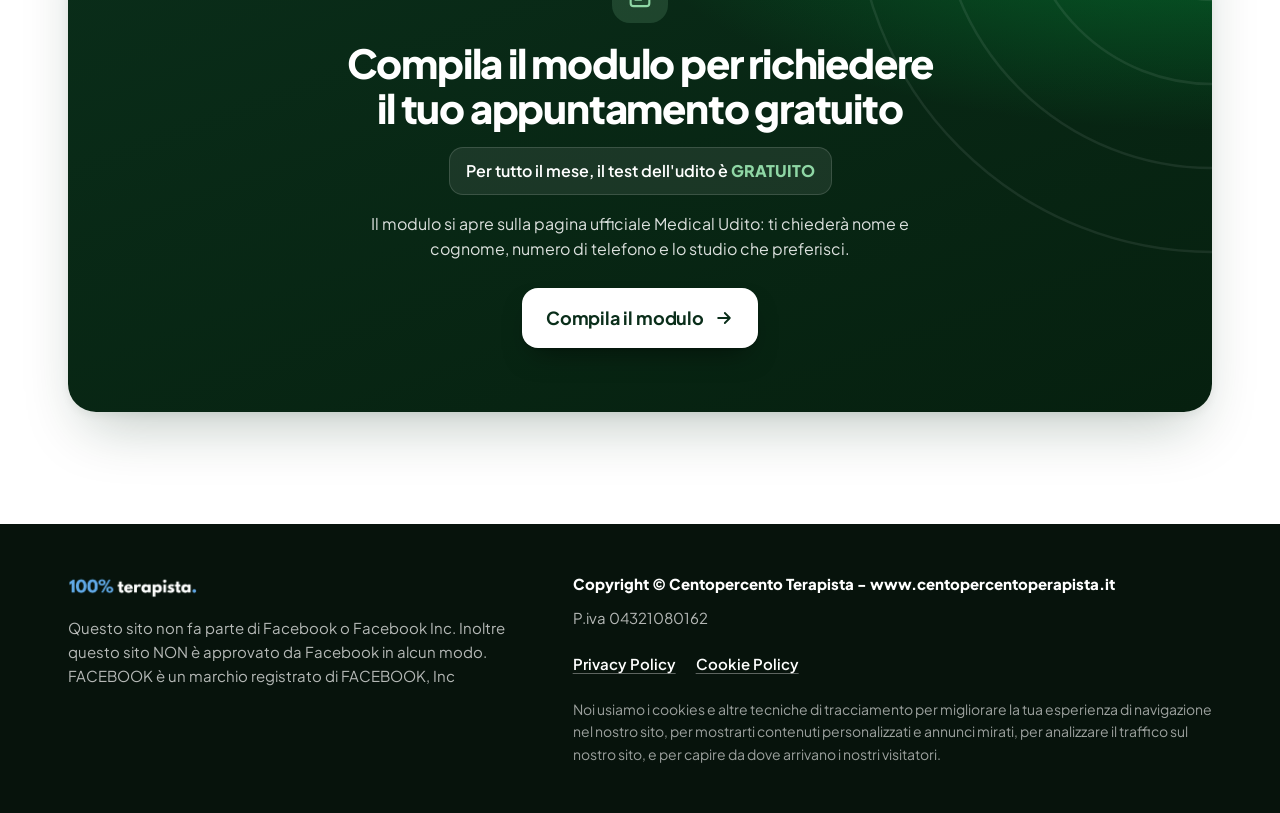
==== commit f2d1e898: "Rebuild the Medical Udito ATS bonus landing page with a mobile-first premium design. Co-authored-by:" ====
--- a/medical-udito-ats-bonus/index.html
+++ b/medical-udito-ats-bonus/index.html
@@ -2,10 +2,11 @@
 <html lang="it">
 <head>
   <meta charset="utf-8">
-  <meta name="viewport" content="width=device-width, initial-scale=1">
+  <meta name="viewport" content="width=device-width, initial-scale=1, viewport-fit=cover">
   <meta name="robots" content="noindex">
   <title>Medical Udito Manerbio - ATS</title>
   <meta name="description" content="Potresti avere diritto a un contributo fino a 800€ per il tuo apparecchio acustico. Per tutto il mese, il test dell'udito è GRATUITO.">
+  <meta name="theme-color" content="#0b3a22">
   <meta property="og:type" content="website">
   <meta property="og:locale" content="it_IT">
   <meta property="og:title" content="Medical Udito Manerbio - ATS">
@@ -13,279 +14,325 @@
   <meta property="og:url" content="https://fuscogiuse.github.io/ads-salute-meta-library/medical-udito-ats-bonus/">
   <meta property="og:image" content="https://fuscogiuse.github.io/ads-salute-meta-library/medical-udito-ats-bonus/img/hero.webp">
   <link rel="icon" href="img/logo.webp" type="image/webp">
+  <link rel="preload" href="fonts/plus-jakarta-sans-latin.woff2" as="font" type="font/woff2" crossorigin>
+  <link rel="preload" href="img/hero.webp" as="image" type="image/webp" fetchpriority="high">
   <link rel="stylesheet" href="styles.css">
 </head>
 <body>
-  <p class="offer-bar">Per tutto il mese, il test dell'udito è GRATUITO</p>
+  <svg width="0" height="0" class="sprite" aria-hidden="true" focusable="false">
+    <symbol id="i-arrow" viewBox="0 0 24 24"><path d="M5 12h14M13 6l6 6-6 6"/></symbol>
+    <symbol id="i-check" viewBox="0 0 24 24"><path d="M20 6 9 17l-5-5"/></symbol>
+    <symbol id="i-star" viewBox="0 0 24 24"><path d="M12 2.6l2.85 5.95 6.55.85-4.8 4.55 1.2 6.5L12 17.3l-5.8 3.15 1.2-6.5L2.6 9.4l6.55-.85z"/></symbol>
+    <symbol id="i-pin" viewBox="0 0 24 24"><path d="M12 21.5s-7-6.1-7-11.6a7 7 0 0 1 14 0c0 5.5-7 11.6-7 11.6z"/><circle cx="12" cy="9.8" r="2.6"/></symbol>
+    <symbol id="i-gift" viewBox="0 0 24 24"><rect x="3" y="8" width="18" height="5" rx="1.2"/><path d="M5 13v7.5h14V13M12 8v12.5M12 8c-1.5-3.8-6-4.4-6-1.8C6 8 9.5 8 12 8zm0 0c1.5-3.8 6-4.4 6-1.8C18 8 14.5 8 12 8z"/></symbol>
+    <symbol id="i-chat" viewBox="0 0 24 24"><path d="M20.5 11.6a8.3 8.3 0 0 1-12 7.4L3.5 20.5l1.5-4.6a8.3 8.3 0 1 1 15.5-4.3z"/><path d="M8.5 11.5h.01M12 11.5h.01M15.5 11.5h.01"/></symbol>
+    <symbol id="i-leaf" viewBox="0 0 24 24"><path d="M11 20.5A7 7 0 0 1 4 13.5c0-6.2 6-9.5 16.5-9.5 0 10.4-3.2 16.5-9.5 16.5z"/><path d="M3.5 21c3.6-4.3 7-6.8 11.5-9"/></symbol>
+    <symbol id="i-shield" viewBox="0 0 24 24"><path d="M12 2.8l8 3v6.1c0 5-3.4 8.3-8 9.4-4.6-1.1-8-4.4-8-9.4V5.8z"/><path d="m8.8 12.1 2.2 2.2 4.3-4.4"/></symbol>
+    <symbol id="i-tv" viewBox="0 0 24 24"><rect x="2.5" y="6.5" width="19" height="12.5" rx="2.2"/><path d="m8 2.5 4 4 4-4M8 22h8"/></symbol>
+    <symbol id="i-wave" viewBox="0 0 24 24"><path d="M2 12h2.5M6.5 8v8M10.5 4.5v15M14.5 8v8M18.5 10v4M21.5 12h.5"/></symbol>
+    <symbol id="i-plus" viewBox="0 0 24 24"><path d="M12 5v14M5 12h14"/></symbol>
+    <symbol id="i-award" viewBox="0 0 24 24"><circle cx="12" cy="9" r="6"/><path d="m8.6 14.1-1.6 7.4 5-2.9 5 2.9-1.6-7.4"/></symbol>
+    <symbol id="i-user" viewBox="0 0 24 24"><circle cx="9.5" cy="8" r="4"/><path d="M2.5 21a7 7 0 0 1 14 0M16 11.2l2 2 4-4"/></symbol>
+    <symbol id="i-sliders" viewBox="0 0 24 24"><path d="M4 6h9M17 6h3M4 12h3M11 12h9M4 18h11M19 18h1"/><circle cx="15" cy="6" r="2"/><circle cx="9" cy="12" r="2"/><circle cx="17" cy="18" r="2"/></symbol>
+    <symbol id="i-sparkle" viewBox="0 0 24 24"><path d="M11 3l1.9 5.3L18 10.2l-5.1 1.9L11 17.5l-1.9-5.4L4 10.2l5.1-1.9zM18.5 15.5v5M16 18h5"/></symbol>
+    <symbol id="i-headset" viewBox="0 0 24 24"><path d="M4 14.5V12a8 8 0 0 1 16 0v2.5"/><rect x="2.5" y="14" width="5" height="6.5" rx="2"/><rect x="16.5" y="14" width="5" height="6.5" rx="2"/></symbol>
+    <symbol id="i-eye" viewBox="0 0 24 24"><path d="M2 12s3.6-7 10-7 10 7 10 7-3.6 7-10 7S2 12 2 12z"/><circle cx="12" cy="12" r="3"/></symbol>
+    <symbol id="i-battery" viewBox="0 0 24 24"><rect x="2" y="7" width="17" height="10" rx="2.2"/><path d="M22 10.5v3M10.5 9.5 8.5 12.5h3l-2 3"/></symbol>
+    <symbol id="i-bluetooth" viewBox="0 0 24 24"><path d="m6.5 7 11 10-5.5 5V2l5.5 5-11 10"/></symbol>
+    <symbol id="i-ear" viewBox="0 0 24 24"><path d="M6 9.5a6 6 0 1 1 12 0c0 4.2-4 5-4 9a3 3 0 0 1-5.6 1.5"/><path d="M9.5 9.5a2.5 2.5 0 1 1 5 0c0 1.4-1.2 2-1.7 2.9"/></symbol>
+    <symbol id="i-glasses" viewBox="0 0 24 24"><circle cx="6" cy="15" r="3.8"/><circle cx="18" cy="15" r="3.8"/><path d="M9.8 15a2.2 2.2 0 0 1 4.4 0M2.2 15V9.5L4.5 5M21.8 15V9.5L19.5 5"/></symbol>
+    <symbol id="i-external" viewBox="0 0 24 24"><path d="M7 17 17 7M8.5 7H17v8.5"/></symbol>
+    <symbol id="i-form" viewBox="0 0 24 24"><rect x="4" y="3" width="16" height="18.5" rx="2.5"/><path d="M8 8h8M8 12h8M8 16h5"/></symbol>
+  </svg>
+
+  <a class="skip" href="#contenuto">Vai al contenuto</a>
+
+  <p class="offer-bar"><svg class="i" aria-hidden="true"><use href="#i-gift"/></svg><span>Per tutto il mese, il test dell'udito è <strong>GRATUITO</strong></span></p>
 
   <header class="site-header">
-    <div class="wrap">
-      <img class="logo" src="img/logo.webp" width="960" height="280" alt="Medical Udito">
-      <a class="btn header-cta" href="https://www.mioportale.com/medical-udito-ats-bonus/#lp-pom-block-248">PRENOTA IL TUO TEST</a>
+    <div class="wrap header-row">
+      <a class="brand" href="./" aria-label="Medical Udito, specialisti in ascolto">
+        <img src="img/logo.webp" width="960" height="280" alt="Medical Udito – specialisti in ascolto">
+      </a>
+      <a class="btn btn-primary btn-sm header-cta" href="https://www.mioportale.com/medical-udito-ats-bonus/#lp-pom-block-248">
+        <span class="label-short">Prenota</span><span class="label-long">Prenota il tuo test</span>
+        <svg class="i" aria-hidden="true"><use href="#i-arrow"/></svg>
+      </a>
     </div>
   </header>
 
-  <main>
-    <section class="hero">
+  <main id="contenuto">
+    <section class="hero" aria-labelledby="hero-title">
       <div class="wrap hero-grid">
-        <div>
-          <div class="stars-row">
-            <img src="img/stelle.webp" width="465" height="90" alt="Cinque stelle">
+        <div class="hero-copy">
+          <p class="trust">
+            <span class="stars" role="img" aria-label="5 stelle su 5">
+              <svg class="i" aria-hidden="true"><use href="#i-star"/></svg><svg class="i" aria-hidden="true"><use href="#i-star"/></svg><svg class="i" aria-hidden="true"><use href="#i-star"/></svg><svg class="i" aria-hidden="true"><use href="#i-star"/></svg><svg class="i" aria-hidden="true"><use href="#i-star"/></svg>
+            </span>
             <span>+200 Recensioni Positive</span>
+          </p>
+          <p class="eyebrow">Prenditi cura del tuo udito!</p>
+          <h1 id="hero-title">Bonus ATS per apparecchi acustici</h1>
+
+          <div class="bonus">
+            <p class="bonus-pre">Potresti avere diritto a un contributo</p>
+            <p class="bonus-amount"><span class="bonus-upto">fino a</span><strong>800€</strong></p>
+            <p class="bonus-post">per il tuo apparecchio acustico</p>
+            <svg class="bonus-rings" viewBox="0 0 200 200" aria-hidden="true"><circle cx="200" cy="100" r="40"/><circle cx="200" cy="100" r="70"/><circle cx="200" cy="100" r="100"/><circle cx="200" cy="100" r="130"/></svg>
           </div>
-          <h1>BONUS ATS PER APPARECCHI ACUSTICI</h1>
-          <p class="lead">Prenditi cura del tuo udito!</p>
-          <p class="benefit">Potresti avere diritto a un contributo fino a 800€ per il tuo apparecchio acustico</p>
-          <p class="section-cta cta-left">
-            <a class="btn" href="https://www.mioportale.com/medical-udito-ats-bonus/#lp-pom-block-248">PRENOTA IL TUO APPUNTAMENTO GRATUITO</a>
-          </p>
-          <p class="support">Scopri se puoi ottenere un contributo fino a 800€ per il tuo apparecchio acustico. Verifichiamo insieme se puoi accedere al Bonus per gli apparecchi acustici e ti spieghiamo come ottenere il dispositivo più adatto alle tue esigenze.</p>
-          <p class="locations-line">Riceviamo presso i nostri studi di Brescia, Breno, Castiglione, Chiari, Gardone e Manerbio</p>
-        </div>
-        <img class="hero-photo" src="img/hero.webp" width="561" height="729" alt="Persona con apparecchio acustico">
-      </div>
-    </section>
-
-    <section>
-      <div class="wrap">
-        <div class="steps">
-          <p class="step">VERIFICA DEI REQUISITI</p>
-          <p class="step">CONSULENZA PERSONALIZZATA</p>
-          <p class="step">NESSUN IMPEGNO</p>
-        </div>
-        <p class="section-cta">
-          <a class="btn" href="https://www.mioportale.com/medical-udito-ats-bonus/#lp-pom-block-248">PRENOTA IL TUO TEST GRATUITO</a>
-        </p>
-      </div>
-    </section>
-
-    <section class="form-section" id="modulo">
+
+          <a class="btn btn-primary btn-lg btn-block-m" href="https://www.mioportale.com/medical-udito-ats-bonus/#lp-pom-block-248">
+            Prenota il tuo appuntamento gratuito
+            <svg class="i" aria-hidden="true"><use href="#i-arrow"/></svg>
+          </a>
+
+          <ul class="hero-points">
+            <li><svg class="i" aria-hidden="true"><use href="#i-check"/></svg>Verifica dei requisiti</li>
+            <li><svg class="i" aria-hidden="true"><use href="#i-check"/></svg>Consulenza personalizzata</li>
+            <li><svg class="i" aria-hidden="true"><use href="#i-check"/></svg>Nessun impegno</li>
+          </ul>
+        </div>
+
+        <figure class="hero-media">
+          <img src="img/hero.webp" width="561" height="729" fetchpriority="high" decoding="async" alt="Un'audioprotesista Medical Udito accoglie due pazienti alla scrivania dello studio">
+          <figcaption class="hero-caption">
+            <svg class="i" aria-hidden="true"><use href="#i-pin"/></svg>
+            <span>Riceviamo presso i nostri studi di Brescia, Breno, Castiglione, Chiari, Gardone e Manerbio</span>
+          </figcaption>
+        </figure>
+      </div>
+    </section>
+
+    <section class="section" aria-labelledby="visita-title">
+      <div class="wrap visit">
+        <div class="visit-head">
+          <p class="kicker">Il test gratuito</p>
+          <h2 id="visita-title">La visita comprende:</h2>
+          <p class="intro">Scopri se puoi ottenere un contributo fino a 800€ per il tuo apparecchio acustico. Verifichiamo insieme se puoi accedere al Bonus per gli apparecchi acustici e ti spieghiamo come ottenere il dispositivo più adatto alle tue esigenze.</p>
+        </div>
+        <figure class="media visit-media">
+          <img src="img/staff.webp" width="1000" height="750" loading="lazy" decoding="async" alt="Studio Medical Udito attrezzato con audiometro e cabina per il test dell'udito">
+        </figure>
+        <ol class="timeline">
+            <li><span class="num" aria-hidden="true">01</span><span>Analisi sui problemi di comunicazione e di comprensione nella vita quotidiana</span></li>
+            <li><span class="num" aria-hidden="true">02</span><span>Video-otoscopia del condotto uditivo e del timpano</span></li>
+            <li><span class="num" aria-hidden="true">03</span><span>Test audiometrico completo tonale e vocale</span></li>
+            <li><span class="num" aria-hidden="true">04</span><span>Valutazione della soluzione migliore per il singolo caso specifico</span></li>
+            <li><span class="num" aria-hidden="true">05</span><span>Test immediato</span></li>
+        </ol>
+        <div class="visit-cta">
+          <a class="btn btn-primary btn-block-m" href="https://www.mioportale.com/medical-udito-ats-bonus/#lp-pom-block-248">
+            Prenota il tuo test gratuito
+            <svg class="i" aria-hidden="true"><use href="#i-arrow"/></svg>
+          </a>
+        </div>
+      </div>
+    </section>
+
+    <section class="section section-tint" aria-labelledby="aiuto-title">
       <div class="wrap">
         <div class="section-head">
-          <h2>COMPILA IL MODULO PER RICHIEDERE IL TUO APPUNTAMENTO GRATUITO</h2>
-          <p>COMPILA IL MODULO</p>
-        </div>
-        <div class="form-layout split">
-          <form action="https://www.mioportale.com/medical-udito-ats-bonus/#lp-pom-block-248" method="get">
-            <label>NOME E COGNOME *
-              <input type="text" placeholder="Nome e cognome" autocomplete="name">
-            </label>
-            <label>NUMERO DI TELEFONO *
-              <input type="tel" placeholder="Telefono" autocomplete="tel" inputmode="tel" pattern="^\+?( ?[\(]?[\-]?[0-9][\)]?){6,13}$">
-            </label>
-            <label>Seleziona lo studio *
-              <select>
-                <option value="">seleziona lo studio</option>
-                <option>Brescia</option>
-                <option>Breno</option>
-                <option>Castiglione</option>
-                <option>Chiari</option>
-                <option>Gardone</option>
-                <option>Manerbio</option>
-              </select>
-            </label>
-            <label class="check">
-              <input type="checkbox">
-              <span>Acconsento al trattamento dati e all'<a href="https://www.centopercentoterapista.it/privacy-policy/" title="Informativa Privacy">Informativa Privacy</a> per ottenere il trattamento.</span>
-            </label>
-            <button class="btn btn-block" type="submit">INVIA</button>
-          </form>
-          <img src="img/staff.webp" width="1000" height="750" alt="Professionista Medical Udito durante un controllo" loading="lazy">
-        </div>
-      </div>
-    </section>
-
-    <section>
-      <div class="wrap split">
-        <div>
-          <h2>LA VISITA COMPRENDE:</h2>
-          <ul class="checklist">
-            <li>Analisi sui problemi di comunicazione e di comprensione nella vita quotidiana</li>
-            <li>Video-otoscopia del condotto uditivo e del timpano</li>
-            <li>Test audiometrico completo tonale e vocale</li>
-            <li>Valutazione della soluzione migliore per il singolo caso specifico</li>
-            <li>Test immediato</li>
+          <p class="kicker">I benefici</p>
+          <h2 id="aiuto-title">Siamo in grado di aiutarti a:</h2>
+        </div>
+        <div class="benefits-layout">
+          <ul class="benefits">
+            <li><span class="ico"><svg class="i" aria-hidden="true"><use href="#i-chat"/></svg></span>Sentire meglio le conversazioni</li>
+            <li><span class="ico"><svg class="i" aria-hidden="true"><use href="#i-leaf"/></svg></span>Ridurre lo sforzo e la stanchezza</li>
+            <li><span class="ico"><svg class="i" aria-hidden="true"><use href="#i-shield"/></svg></span>Tornare a comunicare con sicurezza</li>
+            <li><span class="ico"><svg class="i" aria-hidden="true"><use href="#i-tv"/></svg></span>Guardare la TV e parlare al telefono</li>
+            <li><span class="ico"><svg class="i" aria-hidden="true"><use href="#i-wave"/></svg></span>Gestire fischi o ronzii (acufeni)</li>
+            <li><span class="ico"><svg class="i" aria-hidden="true"><use href="#i-plus"/></svg></span>… e molto altro</li>
           </ul>
-          <p class="section-cta cta-left">
-            <a class="btn" href="https://www.mioportale.com/medical-udito-ats-bonus/#lp-pom-block-248">PRENOTA IL TUO TEST GRATUITO</a>
-          </p>
-        </div>
-        <img src="img/controllo.webp" width="1000" height="740" alt="Controllo dell'udito in studio" loading="lazy">
-      </div>
-    </section>
-
-    <section class="band">
-      <div class="wrap split">
-        <div>
-          <h2>MEDICAL UDITO</h2>
-          <p style="margin-top:12px">Esperti dell'udito al tuo fianco</p>
-          <p>Da oltre 30 anni ci dedichiamo con passione e competenza a migliorare la qualità della vita dei nostri pazienti</p>
-          <p class="section-cta cta-left">
-            <a class="btn btn-light" href="https://www.mioportale.com/medical-udito-ats-bonus/#lp-pom-block-248">PRENOTA IL TUO TEST GRATUITAMENTE</a>
-          </p>
-        </div>
-        <img src="img/apparecchio.webp" width="900" height="1020" alt="Apparecchio acustico" loading="lazy">
-      </div>
-    </section>
-
-    <section>
+          <figure class="media">
+            <img src="img/studio.webp" width="1000" height="750" loading="lazy" decoding="async" alt="Sala d'attesa luminosa di uno studio Medical Udito">
+          </figure>
+        </div>
+        <div class="section-cta">
+          <a class="btn btn-primary btn-block-m" href="https://www.mioportale.com/medical-udito-ats-bonus/#lp-pom-block-248">
+            Prenota il tuo test gratuitamente
+            <svg class="i" aria-hidden="true"><use href="#i-arrow"/></svg>
+          </a>
+        </div>
+      </div>
+    </section>
+
+    <section class="section section-dark" aria-labelledby="chi-title">
+      <div class="wrap">
+        <div class="split about">
+          <div class="split-copy">
+            <p class="kicker kicker-light">Medical Udito</p>
+            <h2 id="chi-title">Esperti dell'udito al tuo fianco</h2>
+            <p class="intro">Da oltre 30 anni ci dedichiamo con passione e competenza a migliorare la qualità della vita dei nostri pazienti</p>
+          </div>
+          <figure class="media">
+            <img src="img/apparecchio.webp" width="900" height="1020" loading="lazy" decoding="async" alt="Audioprotesista Medical Udito al lavoro nel suo studio">
+          </figure>
+        </div>
+
+        <h3 class="why-title">Perchè scegliere Medical Udito?</h3>
+        <ul class="why">
+          <li><svg class="i" aria-hidden="true"><use href="#i-award"/></svg>Esperienza consolidata nel settore</li>
+          <li><svg class="i" aria-hidden="true"><use href="#i-user"/></svg>Professionisti qualificati al tuo servizio</li>
+          <li><svg class="i" aria-hidden="true"><use href="#i-sliders"/></svg>Soluzioni su misura per ogni paziente</li>
+          <li><svg class="i" aria-hidden="true"><use href="#i-sparkle"/></svg>Tecnologia modera e discreta</li>
+          <li><svg class="i" aria-hidden="true"><use href="#i-headset"/></svg>Assistenza continua nel tempo</li>
+          <li><svg class="i" aria-hidden="true"><use href="#i-eye"/></svg>Trasparenza e chiarezza in ogni fase</li>
+        </ul>
+        <div class="section-cta">
+          <a class="btn btn-light btn-block-m" href="https://www.mioportale.com/medical-udito-ats-bonus/#lp-pom-block-248">
+            Prenota il tuo test
+            <svg class="i" aria-hidden="true"><use href="#i-arrow"/></svg>
+          </a>
+        </div>
+      </div>
+    </section>
+
+    <section class="section" aria-labelledby="soluzioni-title">
       <div class="wrap">
         <div class="section-head">
-          <h2>DICONO DI NOI</h2>
-          <div class="reviews-intro">
-            <span>+200 Recensioni Positive Verificate su</span>
-            <img src="img/google-recensioni.webp" width="640" height="259" alt="Google" loading="lazy">
-          </div>
-          <img src="img/stelle.webp" width="465" height="90" alt="Cinque stelle" loading="lazy">
-        </div>
-        <div class="review-grid">
-          <figure class="review"><img src="img/recensione-1.webp" width="640" height="318" alt="Schermata di una recensione pubblicata sul sito Medical Udito" loading="lazy"></figure>
-          <figure class="review"><img src="img/recensione-2.webp" width="640" height="168" alt="Schermata di una recensione pubblicata sul sito Medical Udito" loading="lazy"></figure>
-          <figure class="review"><img src="img/recensione-3.webp" width="640" height="194" alt="Schermata di una recensione pubblicata sul sito Medical Udito" loading="lazy"></figure>
-          <figure class="review"><img src="img/recensione-4.webp" width="640" height="214" alt="Schermata di una recensione pubblicata sul sito Medical Udito" loading="lazy"></figure>
-          <figure class="review"><img src="img/recensione-5.webp" width="640" height="224" alt="Schermata di una recensione pubblicata sul sito Medical Udito" loading="lazy"></figure>
-        </div>
-        <p class="section-cta">
-          <a class="btn" href="https://www.mioportale.com/medical-udito-ats-bonus/#lp-pom-block-248">RICHIEDI IL TUO TEST</a>
-        </p>
-      </div>
-    </section>
-
-    <section>
-      <div class="wrap">
-        <h2>SIAMO IN GRADO DI AIUTARTI A:</h2>
-        <div class="split" style="margin-top:18px">
-          <ul class="checklist">
-            <li>Sentire meglio le conversazioni</li>
-            <li>Ridurre lo sforzo e la stanchezza</li>
-            <li>Tornare a comunicare con sicurezza</li>
-            <li>Guardare la TV e parlare al telefono</li>
-            <li>Gestire fischi o ronzii (acufeni)</li>
-            <li>… e molto altro</li>
-          </ul>
-          <div class="photo-grid">
-            <img src="img/studio.webp" width="1000" height="750" alt="Studio Medical Udito" loading="lazy">
-          </div>
-        </div>
-        <p class="section-cta">
-          <a class="btn" href="https://www.mioportale.com/medical-udito-ats-bonus/#lp-pom-block-248">PRENOTA IL TUO TEST GRATUITAMENTE</a>
-        </p>
-      </div>
-    </section>
-
-    <section class="band">
-      <div class="wrap">
-        <h2>PERCHÈ SCEGLIERE MEDICAL UDITO?</h2>
-        <div class="why-grid" style="margin-top:18px">
-          <p class="why-card">ESPERIENZA CONSOLIDATA NEL SETTORE</p>
-          <p class="why-card">PROFESSIONISTI QUALIFICATI AL TUO SERVIZIO</p>
-          <p class="why-card">SOLUZIONI SU MISURA PER OGNI PAZIENTE</p>
-          <p class="why-card">TECNOLOGIA MODERA E DISCRETA</p>
-          <p class="why-card">ASSISTENZA CONTINUA NEL TEMPO</p>
-          <p class="why-card">TRASPARENZA E CHIAREZZA IN OGNI FASE</p>
-        </div>
-        <p class="section-cta">
-          <a class="btn btn-light" href="https://www.mioportale.com/medical-udito-ats-bonus/#lp-pom-block-248">PRENOTA IL TUO TEST</a>
-        </p>
-      </div>
-    </section>
-
-    <section>
-      <div class="wrap">
-        <div class="section-head">
-          <h2>LE NOSTRE SOLUZIONI ACUSTICHE PENSATE PER TE</h2>
-        </div>
-        <div class="solution-grid">
+          <p class="kicker">Tecnologia</p>
+          <h2 id="soluzioni-title">Le nostre soluzioni acustiche pensate per te</h2>
+        </div>
+        <div class="solutions">
           <article class="solution">
-            <img src="img/ricaricabili.webp" width="800" height="600" alt="Immagine della soluzione Ricaricabili" loading="lazy">
-            <div>
-              <h3>RICARICABILI</h3>
+            <img src="img/ricaricabili.webp" width="800" height="600" loading="lazy" decoding="async" alt="Apparecchio acustico ricaricabile estratto dalla sua custodia di ricarica">
+            <div class="solution-body">
+              <h3><span class="chip"><svg class="i" aria-hidden="true"><use href="#i-battery"/></svg></span>Ricaricabili</h3>
               <p>Niente più batterie da cambiare. Ricarica notturna per un'intera giornata di autonomia</p>
             </div>
           </article>
           <article class="solution">
-            <img src="img/connettivi.webp" width="900" height="762" alt="Immagine della soluzione Connettivi" loading="lazy">
-            <div>
-              <h3>CONNETTIVI</h3>
+            <img src="img/connettivi.webp" width="900" height="762" loading="lazy" decoding="async" alt="Coppia di apparecchi acustici retroauricolari connettivi">
+            <div class="solution-body">
+              <h3><span class="chip"><svg class="i" aria-hidden="true"><use href="#i-bluetooth"/></svg></span>Connettivi</h3>
               <p>Connessione Bluetooth a smartphone, TV e dispositivi audio per un'esperienza d'ascolto superiore.</p>
             </div>
           </article>
           <article class="solution">
-            <img src="img/invisibili.webp" width="551" height="526" alt="Immagine della soluzione Invisibili" loading="lazy">
-            <div>
-              <h3>INVISIBILI</h3>
+            <img src="img/invisibili.webp" width="551" height="526" loading="lazy" decoding="async" alt="Due apparecchi acustici invisibili endoauricolari su un piattino di legno">
+            <div class="solution-body">
+              <h3><span class="chip"><svg class="i" aria-hidden="true"><use href="#i-ear"/></svg></span>Invisibili</h3>
               <p>Design discreto e performante, praticamente invisibile all'occhio. Comfort e tecnologia avanzata</p>
             </div>
           </article>
           <article class="solution">
-            <img src="img/occhiale.webp" width="675" height="512" alt="Immagine della soluzione Ad occhiale" loading="lazy">
-            <div>
-              <h3>AD OCCHIALE</h3>
+            <img src="img/occhiale.webp" width="675" height="512" loading="lazy" decoding="async" alt="Occhiale con apparecchio acustico integrato">
+            <div class="solution-body">
+              <h3><span class="chip"><svg class="i" aria-hidden="true"><use href="#i-glasses"/></svg></span>Ad occhiale</h3>
               <p>Integrazione in un unico dispositivo, una soluzione comoda e versatile per perdite uditive lievi</p>
             </div>
           </article>
         </div>
-        <p class="section-cta">
-          <a class="btn" href="https://www.mioportale.com/medical-udito-ats-bonus/#lp-pom-block-248">PRENOTA IL TUO APPUNTAMENTO GRATUITO</a>
-        </p>
-      </div>
-    </section>
-
-    <section>
+        <div class="section-cta">
+          <a class="btn btn-primary btn-block-m" href="https://www.mioportale.com/medical-udito-ats-bonus/#lp-pom-block-248">
+            Prenota il tuo appuntamento gratuito
+            <svg class="i" aria-hidden="true"><use href="#i-arrow"/></svg>
+          </a>
+        </div>
+      </div>
+    </section>
+
+    <section class="section section-tint" aria-labelledby="recensioni-title">
       <div class="wrap">
         <div class="section-head">
-          <h2>DOVE CI TROVIAMO:</h2>
-          <p>Riceviamo presso i nostri studi di Brescia, Breno, Castiglione, Chiari, Gardone e Manerbio</p>
-        </div>
-        <div class="place-grid">
-          <article class="place">
-            <p>Via San Polo, 209, Brescia</p>
-            <iframe title="Medical Udito, Via San Polo, 209, Brescia" loading="lazy" src="https://www.google.com/maps/embed?pb=!1m18!1m12!1m3!1d2795.8346743770426!2d10.251640799999999!3d45.513406599999996!2m3!1f0!2f0!3f0!3m2!1i1024!2i768!4f13.1!3m3!1m2!1s0x47819e0e55d90495%3A0xbb7e6d4b99287f41!2sMedical%20Udito!5e0!3m2!1sit!2sit!4v1778175410874!5m2!1sit!2sit"></iframe>
-          </article>
-          <article class="place">
-            <p>Piazza Vielmi, 3, Breno</p>
-            <iframe title="Medical Udito, Piazza Vielmi, 3, Breno" loading="lazy" src="https://www.google.com/maps/embed?pb=!1m18!1m12!1m3!1d2773.7376204343673!2d10.3007808!3d45.9565251!2m3!1f0!2f0!3f0!3m2!1i1024!2i768!4f13.1!3m3!1m2!1s0x4783cea06f1a9ddf%3A0xb93b6d767be19998!2sMedical%20Udito!5e0!3m2!1sit!2sit!4v1778175438221!5m2!1sit!2sit"></iframe>
-          </article>
-          <article class="place">
-            <p>Via Marta Tana, 2, Castiglione</p>
-            <iframe title="Medical Udito, Via Marta Tana, 2, Castiglione" loading="lazy" src="https://www.google.com/maps/embed?pb=!1m18!1m12!1m3!1d2801.93400839005!2d10.487321!3d45.390502!2m3!1f0!2f0!3f0!3m2!1i1024!2i768!4f13.1!3m3!1m2!1s0x4781be70d7416bef%3A0x33ddf4818264a9bb!2sMedical%20Udito!5e0!3m2!1sit!2sit!4v1778175495745!5m2!1sit!2sit"></iframe>
-          </article>
-          <article class="place">
-            <p>Via Gian Battista Rota, 2, Chiari</p>
-            <iframe title="Medical Udito, Via Gian Battista Rota, 2, Chiari" loading="lazy" src="https://www.google.com/maps/embed?pb=!1m18!1m12!1m3!1d2794.777626672756!2d9.931703700000002!3d45.5346803!2m3!1f0!2f0!3f0!3m2!1i1024!2i768!4f13.1!3m3!1m2!1s0x47816b8f682ffa59%3A0x564165d050683770!2sMedical%20Udito!5e0!3m2!1sit!2sit!4v1778175523742!5m2!1sit!2sit"></iframe>
-          </article>
-          <article class="place">
-            <p>Via Fabio Filzi, 11/M, Gardone</p>
-            <iframe title="Medical Udito, Via Fabio Filzi, 11/M, Gardone" loading="lazy" src="https://www.google.com/maps/embed?pb=!1m18!1m12!1m3!1d2787.281311578218!2d10.1859595!3d45.6853263!2m3!1f0!2f0!3f0!3m2!1i1024!2i768!4f13.1!3m3!1m2!1s0x47817c12447d241b%3A0x8fe23aa0d7d2c39d!2sMedical%20Udito!5e0!3m2!1sit!2sit!4v1778175548510!5m2!1sit!2sit"></iframe>
-          </article>
-          <article class="place">
-            <p>Piazza Italia, 6, Manerbio (BS)</p>
-            <iframe title="Medical Udito, Piazza Italia, 6, Manerbio (BS)" loading="lazy" src="https://www.google.com/maps/embed?pb=!1m18!1m12!1m3!1d5607.406662473108!2d10.1418051!3d45.354800600000004!2m3!1f0!2f0!3f0!3m2!1i1024!2i768!4f13.1!3m3!1m2!1s0x478109a05ce066e5%3A0xbb3af1971ee80752!2sMedical%20Udito!5e0!3m2!1sit!2sit!4v1767908060176!5m2!1sit!2sit"></iframe>
-          </article>
-        </div>
-        <p class="section-cta">
-          <a class="btn" href="https://www.mioportale.com/medical-udito-ats-bonus/#lp-pom-block-248">PRENOTA IL TUO APPUNTAMENTO GRATUITO</a>
-        </p>
+          <p class="kicker">Recensioni</p>
+          <h2 id="recensioni-title">Dicono di noi</h2>
+        </div>
+        <div class="rating">
+          <img class="rating-logo" src="img/google-recensioni.webp" width="640" height="259" loading="lazy" decoding="async" alt="Google Reviews">
+          <div>
+            <span class="stars stars-lg" role="img" aria-label="5 stelle su 5">
+              <svg class="i" aria-hidden="true"><use href="#i-star"/></svg><svg class="i" aria-hidden="true"><use href="#i-star"/></svg><svg class="i" aria-hidden="true"><use href="#i-star"/></svg><svg class="i" aria-hidden="true"><use href="#i-star"/></svg><svg class="i" aria-hidden="true"><use href="#i-star"/></svg>
+            </span>
+            <p>+200 Recensioni Positive Verificate su Google</p>
+          </div>
+        </div>
+        <div class="reviews">
+          <figure class="review"><img src="img/recensione-1.webp" width="640" height="318" loading="lazy" decoding="async" alt="Recensione Google a 5 stelle di Sonia Ventura su Medical Udito"></figure>
+          <figure class="review"><img src="img/recensione-2.webp" width="640" height="168" loading="lazy" decoding="async" alt="Recensione Google a 5 stelle su Medical Udito"></figure>
+          <figure class="review"><img src="img/recensione-3.webp" width="640" height="194" loading="lazy" decoding="async" alt="Recensione Google a 5 stelle su Medical Udito"></figure>
+          <figure class="review"><img src="img/recensione-4.webp" width="640" height="214" loading="lazy" decoding="async" alt="Recensione Google a 5 stelle su Medical Udito"></figure>
+          <figure class="review"><img src="img/recensione-5.webp" width="640" height="224" loading="lazy" decoding="async" alt="Recensione Google a 5 stelle su Medical Udito"></figure>
+        </div>
+        <div class="section-cta">
+          <a class="btn btn-primary btn-block-m" href="https://www.mioportale.com/medical-udito-ats-bonus/#lp-pom-block-248">
+            Richiedi il tuo test
+            <svg class="i" aria-hidden="true"><use href="#i-arrow"/></svg>
+          </a>
+        </div>
+      </div>
+    </section>
+
+    <section class="section" aria-labelledby="dove-title">
+      <div class="wrap">
+        <div class="section-head">
+          <p class="kicker">I nostri studi</p>
+          <h2 id="dove-title">Dove ci troviamo:</h2>
+          <p class="intro">Riceviamo presso i nostri studi di Brescia, Breno, Castiglione, Chiari, Gardone e Manerbio</p>
+        </div>
+        <div class="places-layout">
+          <figure class="media">
+            <img src="img/controllo.webp" width="1000" height="740" loading="lazy" decoding="async" alt="Vetrina di uno studio Medical Udito con l'insegna Apparecchi Acustici">
+          </figure>
+          <ul class="places">
+            <li><a href="https://www.google.com/maps/search/?api=1&amp;query=Medical+Udito+Via+San+Polo+209+Brescia" target="_blank" rel="noopener"><span class="ico"><svg class="i" aria-hidden="true"><use href="#i-pin"/></svg></span><span class="place-text"><strong>Brescia</strong><span>Via San Polo, 209, Brescia</span></span><svg class="i ext" aria-hidden="true"><use href="#i-external"/></svg></a></li>
+            <li><a href="https://www.google.com/maps/search/?api=1&amp;query=Medical+Udito+Piazza+Vielmi+3+Breno" target="_blank" rel="noopener"><span class="ico"><svg class="i" aria-hidden="true"><use href="#i-pin"/></svg></span><span class="place-text"><strong>Breno</strong><span>Piazza Vielmi, 3, Breno</span></span><svg class="i ext" aria-hidden="true"><use href="#i-external"/></svg></a></li>
+            <li><a href="https://www.google.com/maps/search/?api=1&amp;query=Medical+Udito+Via+Marta+Tana+2+Castiglione+delle+Stiviere" target="_blank" rel="noopener"><span class="ico"><svg class="i" aria-hidden="true"><use href="#i-pin"/></svg></span><span class="place-text"><strong>Castiglione</strong><span>Via Marta Tana, 2, Castiglione</span></span><svg class="i ext" aria-hidden="true"><use href="#i-external"/></svg></a></li>
+            <li><a href="https://www.google.com/maps/search/?api=1&amp;query=Medical+Udito+Via+Gian+Battista+Rota+2+Chiari" target="_blank" rel="noopener"><span class="ico"><svg class="i" aria-hidden="true"><use href="#i-pin"/></svg></span><span class="place-text"><strong>Chiari</strong><span>Via Gian Battista Rota, 2, Chiari</span></span><svg class="i ext" aria-hidden="true"><use href="#i-external"/></svg></a></li>
+            <li><a href="https://www.google.com/maps/search/?api=1&amp;query=Medical+Udito+Via+Fabio+Filzi+11%2FM+Gardone+Val+Trompia" target="_blank" rel="noopener"><span class="ico"><svg class="i" aria-hidden="true"><use href="#i-pin"/></svg></span><span class="place-text"><strong>Gardone</strong><span>Via Fabio Filzi, 11/M, Gardone</span></span><svg class="i ext" aria-hidden="true"><use href="#i-external"/></svg></a></li>
+            <li><a href="https://www.google.com/maps/search/?api=1&amp;query=Medical+Udito+Piazza+Italia+6+Manerbio" target="_blank" rel="noopener"><span class="ico"><svg class="i" aria-hidden="true"><use href="#i-pin"/></svg></span><span class="place-text"><strong>Manerbio</strong><span>Piazza Italia, 6, Manerbio (BS)</span></span><svg class="i ext" aria-hidden="true"><use href="#i-external"/></svg></a></li>
+          </ul>
+        </div>
+        <div class="section-cta">
+          <a class="btn btn-primary btn-block-m" href="https://www.mioportale.com/medical-udito-ats-bonus/#lp-pom-block-248">
+            Prenota il tuo appuntamento gratuito
+            <svg class="i" aria-hidden="true"><use href="#i-arrow"/></svg>
+          </a>
+        </div>
+      </div>
+    </section>
+
+    <section class="final" aria-labelledby="modulo-title">
+      <div class="wrap">
+        <div class="final-card">
+          <svg class="final-rings" viewBox="0 0 200 200" aria-hidden="true"><circle cx="200" cy="0" r="50"/><circle cx="200" cy="0" r="90"/><circle cx="200" cy="0" r="130"/><circle cx="200" cy="0" r="170"/></svg>
+          <span class="final-ico"><svg class="i" aria-hidden="true"><use href="#i-form"/></svg></span>
+          <h2 id="modulo-title">Compila il modulo per richiedere il tuo appuntamento gratuito</h2>
+          <p class="final-offer">Per tutto il mese, il test dell'udito è <strong>GRATUITO</strong></p>
+          <p class="final-note">Il modulo si apre sulla pagina ufficiale Medical Udito: ti chiederà nome e cognome, numero di telefono e lo studio che preferisci.</p>
+          <a class="btn btn-light btn-lg btn-block-m" href="https://www.mioportale.com/medical-udito-ats-bonus/#lp-pom-block-248">
+            Compila il modulo
+            <svg class="i" aria-hidden="true"><use href="#i-arrow"/></svg>
+          </a>
+        </div>
       </div>
     </section>
   </main>
 
   <footer class="site-footer">
-    <div class="wrap">
-      <img class="logo-white" src="img/logo-bianco.webp" width="525" height="105" alt="Medical Udito" loading="lazy">
-      <p>Questo sito non fa parte di Facebook o Facebook Inc. Inoltre questo sito NON è approvato da Facebook in alcun modo. FACEBOOK è un marchio registrato di FACEBOOK, Inc</p>
-      <p><strong>Copyright © Centopercento Terapista - www.centopercentoperapista.it</strong></p>
-      <p class="legal">P.iva 04321080162</p>
-      <div class="footer-links">
-        <a href="https://www.centopercentoterapista.com/privacy-policy/" target="_blank" rel="noopener">Privacy Policy</a>
-        <a href="https://www.iubenda.com/privacy-policy/97294584/cookie-policy" target="_blank" rel="noopener">Cookie Policy</a>
-      </div>
-      <p class="legal">Noi usiamo i cookies e altre tecniche di tracciamento per migliorare la tua esperienza di navigazione nel nostro sito, per mostrarti contenuti personalizzati e annunci mirati, per analizzare il traffico sul nostro sito, e per capire da dove arrivano i nostri visitatori.</p>
+    <div class="wrap footer-grid">
+      <div>
+        <img class="footer-logo" src="img/logo-bianco.webp" width="525" height="105" loading="lazy" decoding="async" alt="Centopercento Terapista">
+        <p>Questo sito non fa parte di Facebook o Facebook Inc. Inoltre questo sito NON è approvato da Facebook in alcun modo. FACEBOOK è un marchio registrato di FACEBOOK, Inc</p>
+      </div>
+      <div>
+        <p class="copy"><strong>Copyright © Centopercento Terapista - www.centopercentoperapista.it</strong></p>
+        <p>P.iva 04321080162</p>
+        <nav class="footer-links" aria-label="Note legali">
+          <a href="https://www.centopercentoterapista.com/privacy-policy/" target="_blank" rel="noopener">Privacy Policy</a>
+          <a href="https://www.iubenda.com/privacy-policy/97294584/cookie-policy" target="_blank" rel="noopener">Cookie Policy</a>
+        </nav>
+        <p class="legal">Noi usiamo i cookies e altre tecniche di tracciamento per migliorare la tua esperienza di navigazione nel nostro sito, per mostrarti contenuti personalizzati e annunci mirati, per analizzare il traffico sul nostro sito, e per capire da dove arrivano i nostri visitatori.</p>
+      </div>
     </div>
   </footer>
 
-  <div class="sticky">
-    <a class="btn btn-block" href="https://www.mioportale.com/medical-udito-ats-bonus/#lp-pom-block-248">PRENOTA IL TUO TEST GRATUITO</a>
+  <div class="sticky-cta">
+    <a class="btn btn-primary btn-block" href="https://www.mioportale.com/medical-udito-ats-bonus/#lp-pom-block-248">
+      Prenota il tuo test gratuito
+      <svg class="i" aria-hidden="true"><use href="#i-arrow"/></svg>
+    </a>
   </div>
 </body>
 </html>
--- a/medical-udito-ats-bonus/styles.css
+++ b/medical-udito-ats-bonus/styles.css
@@ -1,545 +1,797 @@
+@font-face {
+  font-family: "Plus Jakarta Sans";
+  font-style: normal;
+  font-weight: 400 800;
+  font-display: swap;
+  src: url("fonts/plus-jakarta-sans-latin.woff2") format("woff2");
+}
+
 :root {
-  --green: #028936;
-  --green-dark: #026b2b;
-  --ink: #142018;
-  --muted: #3c4a40;
-  --bg: #f3f6f3;
-  --card: #ffffff;
-  --line: #d5e2d8;
-  --footer: #363636;
-  --max: 1080px;
-  --pad: 20px;
-}
-
-*,
-*::before,
-*::after {
-  box-sizing: border-box;
-}
+  --green-950: #06200f;
+  --green-900: #0a2e1a;
+  --green-800: #0d3d23;
+  --green-700: #11502f;
+  --brand: #028936;
+  --brand-700: #01702b;
+  --brand-300: #8fd7a5;
+  --mint-200: #cde8d5;
+  --mint-100: #e6f3e9;
+  --mint-50: #f3f9f4;
+  --ink: #0f2218;
+  --text: #2b3d33;
+  --muted: #4f6357;
+  --line: #e1eae3;
+  --gold: #f4b41a;
+  --white: #fff;
+  --radius-lg: 28px;
+  --radius: 20px;
+  --radius-sm: 14px;
+  --shadow-sm: 0 1px 2px rgba(10, 46, 26, .06), 0 2px 8px rgba(10, 46, 26, .05);
+  --shadow: 0 2px 4px rgba(10, 46, 26, .04), 0 12px 32px -8px rgba(10, 46, 26, .14);
+  --shadow-lg: 0 4px 8px rgba(10, 46, 26, .05), 0 28px 60px -18px rgba(10, 46, 26, .28);
+  --font: "Plus Jakarta Sans", ui-sans-serif, system-ui, -apple-system, "Segoe UI", Roboto, Arial, sans-serif;
+  --sticky-h: 84px;
+}
+
+*, *::before, *::after { box-sizing: border-box; }
 
 html {
+  -webkit-text-size-adjust: 100%;
+  text-size-adjust: 100%;
   scroll-behavior: smooth;
 }
 
 body {
   margin: 0;
+  font-family: var(--font);
+  font-size: 1.0625rem;
+  line-height: 1.6;
+  color: var(--text);
+  background: var(--white);
+  -webkit-font-smoothing: antialiased;
+  overflow-x: clip;
+}
+
+img { display: block; max-width: 100%; height: auto; }
+h1, h2, h3, p, ul, ol, figure { margin: 0; }
+ul, ol { padding: 0; list-style: none; }
+a { color: inherit; }
+strong { font-weight: 800; }
+
+.sprite { position: absolute; width: 0; height: 0; overflow: hidden; }
+
+.i {
+  width: 24px;
+  height: 24px;
+  flex: none;
+  fill: none;
+  stroke: currentColor;
+  stroke-width: 1.8;
+  stroke-linecap: round;
+  stroke-linejoin: round;
+}
+
+.skip {
+  position: absolute;
+  left: 12px;
+  top: -60px;
+  z-index: 100;
+  padding: 10px 16px;
+  border-radius: 10px;
+  background: var(--ink);
+  color: var(--white);
+  font-weight: 700;
+}
+.skip:focus { top: 12px; }
+
+:focus-visible {
+  outline: 3px solid var(--brand-300);
+  outline-offset: 3px;
+}
+
+.wrap {
+  width: 100%;
+  max-width: 1200px;
+  margin: 0 auto;
+  padding: 0 16px;
+}
+
+/* Buttons */
+
+.btn {
+  display: inline-flex;
+  align-items: center;
+  justify-content: center;
+  gap: 10px;
+  min-height: 54px;
+  padding: 12px 24px;
+  border-radius: var(--radius-sm);
+  font: 700 1.0625rem/1.2 var(--font);
+  letter-spacing: -.005em;
+  text-decoration: none;
+  text-align: center;
+  text-wrap: balance;
+  transition: transform .18s ease, box-shadow .18s ease, background-color .18s ease;
+}
+.btn .i { width: 20px; height: 20px; stroke-width: 2.2; transition: transform .18s ease; }
+.btn:hover .i { transform: translateX(3px); }
+.btn:active { transform: translateY(1px); }
+
+.btn-primary {
+  color: var(--white);
+  background: linear-gradient(180deg, #03953b 0%, var(--brand) 45%, var(--brand-700) 100%);
+  box-shadow: inset 0 1px 0 rgba(255, 255, 255, .22), 0 1px 2px rgba(2, 80, 32, .3), 0 12px 24px -10px rgba(2, 137, 54, .7);
+}
+.btn-primary:hover {
+  box-shadow: inset 0 1px 0 rgba(255, 255, 255, .22), 0 1px 2px rgba(2, 80, 32, .3), 0 18px 32px -12px rgba(2, 137, 54, .8);
+  transform: translateY(-1px);
+}
+
+.btn-light {
+  color: var(--green-900);
+  background: var(--white);
+  box-shadow: 0 1px 2px rgba(0, 0, 0, .2), 0 14px 28px -12px rgba(0, 0, 0, .5);
+}
+.btn-light:hover { background: var(--mint-50); transform: translateY(-1px); }
+
+.btn-lg { min-height: 60px; font-size: 1.125rem; border-radius: 16px; }
+.btn-sm { min-height: 44px; padding: 0 16px; text-wrap: nowrap; font-size: .9375rem; border-radius: 12px; gap: 6px; }
+.btn-sm .i { width: 18px; height: 18px; }
+.btn-block, .btn-block-m { display: flex; width: 100%; }
+
+/* Offer bar + header */
+
+.offer-bar {
+  display: flex;
+  align-items: center;
+  justify-content: center;
+  gap: 8px;
+  padding: 9px 16px;
+  background: var(--green-900);
+  color: rgba(255, 255, 255, .92);
+  font-size: .875rem;
+  line-height: 1.35;
+  text-align: center;
+  text-wrap: balance;
+}
+.offer-bar strong { color: var(--brand-300); letter-spacing: .02em; }
+.offer-bar .i { width: 18px; height: 18px; color: var(--brand-300); }
+
+.site-header {
+  position: relative;
+  z-index: 20;
+  background: rgba(255, 255, 255, .9);
+  border-bottom: 1px solid var(--line);
+}
+.header-row {
+  display: flex;
+  align-items: center;
+  justify-content: space-between;
+  gap: 12px;
+  height: 68px;
+}
+.brand { display: block; flex: none; padding: 4px 0; }
+.brand img { width: auto; height: 42px; }
+.header-cta { flex: none; white-space: nowrap; }
+.label-long { display: none; }
+
+/* Hero */
+
+.hero {
+  position: relative;
+  padding: 22px 0 40px;
+  background:
+    radial-gradient(120% 60% at 100% 0%, rgba(143, 215, 165, .28) 0%, rgba(143, 215, 165, 0) 60%),
+    radial-gradient(80% 50% at 0% 30%, rgba(230, 243, 233, .9) 0%, rgba(230, 243, 233, 0) 70%),
+    var(--white);
+}
+.hero-grid { display: grid; gap: 22px; }
+.hero-grid > * { min-width: 0; }
+
+.trust {
+  display: flex;
+  align-items: center;
+  flex-wrap: wrap;
+  gap: 4px 10px;
+  font-size: .9375rem;
+  font-weight: 700;
   color: var(--ink);
-  background: var(--bg);
-  font-family: system-ui, -apple-system, "Segoe UI", Roboto, Helvetica, Arial, sans-serif;
-  font-size: 18px;
-  line-height: 1.5;
-  overflow-x: hidden;
-}
-
-img {
-  max-width: 100%;
-  height: auto;
-  display: block;
-}
-
-a {
-  color: var(--green-dark);
-}
-
-h1,
-h2,
-h3,
-p {
-  margin: 0;
-}
-
-h1,
-h2,
-h3 {
-  line-height: 1.2;
+}
+.stars { display: inline-flex; gap: 2px; color: var(--gold); }
+.stars .i { width: 18px; height: 18px; fill: currentColor; stroke: none; }
+.stars-lg .i { width: 24px; height: 24px; }
+
+.eyebrow {
+  margin-top: 14px;
+  font-size: 1rem;
+  font-weight: 700;
+  color: var(--brand);
+}
+
+h1 {
+  margin-top: 4px;
+  font-size: clamp(2rem, 8.6vw, 3.75rem);
+  line-height: 1.06;
+  font-weight: 800;
+  letter-spacing: -.035em;
+  color: var(--ink);
   text-wrap: balance;
 }
 
-h1 {
-  font-size: clamp(1.7rem, 6.4vw, 2.7rem);
-  letter-spacing: -0.02em;
-}
+.bonus {
+  position: relative;
+  overflow: hidden;
+  margin: 18px 0 16px;
+  padding: 18px 22px 20px;
+  border-radius: var(--radius);
+  color: var(--white);
+  background:
+    radial-gradient(90% 120% at 100% 0%, rgba(3, 149, 59, .55) 0%, rgba(3, 149, 59, 0) 60%),
+    linear-gradient(140deg, var(--green-900) 0%, var(--green-800) 55%, var(--green-700) 100%);
+  box-shadow: var(--shadow-lg);
+}
+.bonus > p { position: relative; z-index: 1; }
+.bonus-pre, .bonus-post { font-size: 1rem; font-weight: 600; color: rgba(255, 255, 255, .86); line-height: 1.35; }
+.bonus-amount {
+  display: flex;
+  align-items: baseline;
+  gap: 10px;
+  margin: 2px 0 4px;
+}
+.bonus-upto { font-size: 1.125rem; font-weight: 700; color: var(--brand-300); }
+.bonus-amount strong {
+  font-size: clamp(3.75rem, 18vw, 5.75rem);
+  line-height: .95;
+  letter-spacing: -.05em;
+  background: linear-gradient(180deg, #ffffff 10%, #bdf0cc 100%);
+  -webkit-background-clip: text;
+  background-clip: text;
+  color: transparent;
+}
+.bonus-rings {
+  position: absolute;
+  right: -10px;
+  top: 50%;
+  width: 200px;
+  height: 200px;
+  transform: translateY(-50%);
+  fill: none;
+  stroke: rgba(255, 255, 255, .1);
+  stroke-width: 1.5;
+}
+
+.hero-points {
+  display: flex;
+  flex-wrap: wrap;
+  gap: 6px 16px;
+  margin-top: 14px;
+  font-size: .9375rem;
+  font-weight: 600;
+  color: var(--ink);
+}
+.hero-points li { display: inline-flex; align-items: center; gap: 6px; }
+.hero-points .i {
+  width: 20px;
+  height: 20px;
+  padding: 3px;
+  border-radius: 50%;
+  stroke-width: 3;
+  color: var(--white);
+  background: var(--brand);
+}
+
+.hero-media {
+  position: relative;
+  overflow: hidden;
+  border-radius: var(--radius-lg);
+  box-shadow: var(--shadow-lg);
+  aspect-ratio: 16 / 11;
+  background: var(--mint-100);
+}
+.hero-media img {
+  width: 100%;
+  height: 100%;
+  object-fit: cover;
+  object-position: 50% 62%;
+}
+.hero-caption {
+  position: absolute;
+  left: 12px;
+  right: 12px;
+  bottom: 12px;
+  display: flex;
+  align-items: flex-start;
+  gap: 10px;
+  padding: 12px 14px;
+  border-radius: 16px;
+  background: rgba(6, 32, 15, .72);
+  -webkit-backdrop-filter: blur(10px);
+  backdrop-filter: blur(10px);
+  color: var(--white);
+  font-size: .9375rem;
+  font-weight: 600;
+  line-height: 1.4;
+}
+.hero-caption .i { width: 20px; height: 20px; margin-top: 1px; color: var(--brand-300); }
+
+/* Sections */
+
+.section { padding: 72px 0; }
+.section-tint { background: var(--mint-50); }
+
+.section-head { margin-bottom: 28px; }
+
+.kicker {
+  display: inline-flex;
+  align-items: center;
+  gap: 8px;
+  margin-bottom: 14px;
+  padding: 6px 12px;
+  border-radius: 999px;
+  background: var(--mint-100);
+  color: var(--brand-700);
+  font-size: .8125rem;
+  font-weight: 800;
+  letter-spacing: .1em;
+  text-transform: uppercase;
+}
+.kicker::before {
+  content: "";
+  width: 6px;
+  height: 6px;
+  border-radius: 50%;
+  background: var(--brand);
+}
+.section-tint .kicker { background: var(--white); box-shadow: var(--shadow-sm); }
+.kicker-light { background: rgba(255, 255, 255, .1); color: var(--brand-300); }
+.kicker-light::before { background: var(--brand-300); }
 
 h2 {
-  font-size: clamp(1.45rem, 4.2vw, 2.05rem);
-  letter-spacing: -0.015em;
-}
-
-h3 {
-  font-size: 1.15rem;
-}
-
-.wrap {
-  width: min(var(--max), calc(100% - 32px));
-  margin-inline: auto;
-}
-
-.offer-bar {
-  background: var(--green);
-  color: #fff;
-  text-align: center;
+  font-size: clamp(1.75rem, 7vw, 2.75rem);
+  line-height: 1.12;
+  font-weight: 800;
+  letter-spacing: -.03em;
+  color: var(--ink);
+  text-wrap: balance;
+}
+h3 { color: var(--ink); letter-spacing: -.015em; }
+
+.intro {
+  margin-top: 14px;
+  font-size: 1.0625rem;
+  color: var(--muted);
+  max-width: 60ch;
+}
+
+.section-cta { margin-top: 32px; display: flex; justify-content: center; }
+
+.media {
+  overflow: hidden;
+  border-radius: var(--radius-lg);
+  box-shadow: var(--shadow);
+  background: var(--mint-100);
+  aspect-ratio: 4 / 3;
+}
+.media img { width: 100%; height: 100%; object-fit: cover; }
+
+.split { display: grid; gap: 28px; }
+.split-copy { display: flex; flex-direction: column; align-items: flex-start; }
+
+/* Visit: on mobile the photo sits between intro and list so the section still ends on its CTA */
+
+.visit { display: grid; gap: 24px; }
+.visit-cta { display: flex; }
+
+.timeline {
+  width: 100%;
+  border-radius: var(--radius);
+  background: var(--white);
+  border: 1px solid var(--line);
+  box-shadow: var(--shadow);
+  counter-reset: step;
+}
+.timeline li {
+  display: flex;
+  align-items: center;
+  gap: 14px;
+  min-height: 64px;
+  padding: 12px 18px;
+  font-weight: 600;
+  color: var(--ink);
+  line-height: 1.4;
+}
+.timeline li + li { border-top: 1px solid var(--line); }
+.num {
+  display: grid;
+  place-items: center;
+  flex: none;
+  width: 40px;
+  height: 40px;
+  border-radius: 12px;
+  background: var(--mint-100);
+  color: var(--brand-700);
+  font-size: .875rem;
+  font-weight: 800;
+  letter-spacing: .02em;
+}
+
+/* Benefits */
+
+.benefits-layout { display: grid; gap: 20px; }
+.benefits {
+  display: grid;
+  grid-template-columns: 1fr 1fr;
+  gap: 12px;
+}
+.benefits li {
+  display: flex;
+  flex-direction: column;
+  gap: 12px;
+  padding: 16px;
+  border-radius: var(--radius);
+  background: var(--white);
+  border: 1px solid var(--line);
+  box-shadow: var(--shadow-sm);
   font-weight: 700;
   font-size: 1rem;
   line-height: 1.35;
+  color: var(--ink);
+}
+.ico {
+  display: grid;
+  place-items: center;
+  flex: none;
+  width: 44px;
+  height: 44px;
+  border-radius: 14px;
+  background: linear-gradient(180deg, var(--mint-100), var(--mint-200));
+  color: var(--brand-700);
+}
+
+/* Dark band */
+
+.section-dark {
+  position: relative;
+  overflow: hidden;
+  color: rgba(255, 255, 255, .86);
+  background:
+    radial-gradient(70% 50% at 100% 0%, rgba(2, 137, 54, .45) 0%, rgba(2, 137, 54, 0) 70%),
+    radial-gradient(60% 40% at 0% 100%, rgba(2, 137, 54, .25) 0%, rgba(2, 137, 54, 0) 70%),
+    var(--green-950);
+}
+.section-dark h2, .section-dark h3 { color: var(--white); }
+.section-dark .intro { color: rgba(255, 255, 255, .8); font-size: 1.1875rem; }
+.section-dark .media { box-shadow: 0 30px 60px -20px rgba(0, 0, 0, .6); background: var(--green-800); }
+.about .media { aspect-ratio: 4 / 3; }
+.about .media img { object-position: 50% 40%; }
+
+.why-title {
+  margin: 48px 0 18px;
+  font-size: 1.375rem;
+  font-weight: 800;
+}
+.why { display: grid; gap: 10px; }
+.why li {
+  display: flex;
+  align-items: center;
+  gap: 14px;
+  min-height: 64px;
   padding: 12px 16px;
-}
-
-.site-header {
-  background: #fff;
-  border-bottom: 1px solid var(--line);
-}
-
-.site-header .wrap {
-  display: flex;
-  align-items: center;
-  justify-content: space-between;
-  gap: 16px;
-  min-height: 76px;
-  padding: 10px 0;
-}
-
-.logo {
-  width: min(240px, 62vw);
-  height: auto;
-}
-
-.header-cta {
-  display: none;
-}
-
-.hero {
-  background: #fff;
-  padding: 28px 0 36px;
-}
-
-.hero-grid {
+  border-radius: 16px;
+  background: rgba(255, 255, 255, .06);
+  border: 1px solid rgba(255, 255, 255, .1);
+  color: var(--white);
+  font-weight: 650;
+  line-height: 1.35;
+}
+.why .i {
+  width: 40px;
+  height: 40px;
+  padding: 9px;
+  border-radius: 12px;
+  background: rgba(143, 215, 165, .14);
+  color: var(--brand-300);
+}
+
+/* Solutions */
+
+.solutions { display: grid; gap: 14px; }
+.solution {
   display: grid;
-  gap: 24px;
-}
-
-.stars-row {
-  display: flex;
-  flex-wrap: wrap;
-  align-items: center;
-  gap: 10px 14px;
+  grid-template-columns: 38% 1fr;
+  overflow: hidden;
+  border-radius: var(--radius);
+  background: var(--white);
+  border: 1px solid var(--line);
+  box-shadow: var(--shadow);
+}
+.solution img { width: 100%; height: 100%; min-height: 150px; object-fit: cover; }
+.solution-body { padding: 16px 16px 18px; }
+.solution h3 {
+  display: flex;
+  align-items: center;
+  gap: 10px;
+  font-size: 1.1875rem;
+  font-weight: 800;
+}
+.chip {
+  display: grid;
+  place-items: center;
+  flex: none;
+  width: 34px;
+  height: 34px;
+  border-radius: 10px;
+  background: var(--mint-100);
+  color: var(--brand-700);
+}
+.chip .i { width: 20px; height: 20px; }
+.solution p { margin-top: 8px; font-size: 1rem; line-height: 1.5; color: var(--muted); }
+
+/* Reviews */
+
+.rating {
+  display: flex;
+  align-items: center;
+  gap: 18px;
+  margin-bottom: 20px;
+  padding: 18px 20px;
+  border-radius: var(--radius);
+  background: var(--white);
+  border: 1px solid var(--line);
+  box-shadow: var(--shadow);
+}
+.rating-logo { width: 104px; height: auto; flex: none; }
+.rating p { margin-top: 4px; font-weight: 700; color: var(--ink); line-height: 1.35; }
+
+.reviews { column-count: 1; column-gap: 14px; }
+.review {
+  break-inside: avoid;
   margin-bottom: 14px;
-  color: var(--muted);
-  font-weight: 700;
+  padding: 12px;
+  border-radius: 18px;
+  background: var(--white);
+  border: 1px solid var(--line);
+  box-shadow: var(--shadow-sm);
+}
+.review img { width: 100%; border-radius: 8px; }
+
+/* Places */
+
+.places-layout { display: grid; gap: 18px; }
+.places { display: grid; gap: 10px; }
+.places a {
+  display: flex;
+  align-items: center;
+  gap: 14px;
+  min-height: 72px;
+  padding: 12px 16px;
+  border-radius: 18px;
+  background: var(--white);
+  border: 1px solid var(--line);
+  box-shadow: var(--shadow-sm);
+  text-decoration: none;
+  transition: border-color .18s ease, box-shadow .18s ease, transform .18s ease;
+}
+.places a:hover { border-color: var(--mint-200); box-shadow: var(--shadow); transform: translateY(-1px); }
+.place-text { display: flex; flex-direction: column; flex: 1; min-width: 0; line-height: 1.35; }
+.place-text strong { color: var(--ink); font-size: 1.0625rem; }
+.place-text span { color: var(--muted); font-size: 1rem; }
+.places .ext { width: 20px; height: 20px; color: var(--brand); }
+
+/* Final CTA */
+
+.final { padding: 8px 0 72px; }
+.final-card {
+  position: relative;
+  overflow: hidden;
+  display: flex;
+  flex-direction: column;
+  align-items: center;
+  padding: 44px 22px 28px;
+  border-radius: var(--radius-lg);
+  text-align: center;
+  color: rgba(255, 255, 255, .86);
+  background:
+    radial-gradient(80% 70% at 100% 0%, rgba(3, 149, 59, .6) 0%, rgba(3, 149, 59, 0) 65%),
+    linear-gradient(160deg, var(--green-900), var(--green-950));
+  box-shadow: var(--shadow-lg);
+}
+.final-card > * { position: relative; }
+.final-rings {
+  position: absolute;
+  right: 0;
+  top: 0;
+  width: 280px;
+  height: 280px;
+  fill: none;
+  stroke: rgba(255, 255, 255, .08);
+  stroke-width: 1.2;
+}
+.final-ico {
+  display: grid;
+  place-items: center;
+  width: 56px;
+  height: 56px;
+  margin-bottom: 18px;
+  border-radius: 18px;
+  background: rgba(143, 215, 165, .16);
+  color: var(--brand-300);
+}
+.final-ico .i { width: 28px; height: 28px; }
+.final h2 { color: var(--white); max-width: 22ch; }
+.final-offer {
+  margin-top: 16px;
+  padding: 10px 16px;
+  border-radius: 14px;
+  background: rgba(255, 255, 255, .08);
+  border: 1px solid rgba(255, 255, 255, .14);
+  color: var(--white);
+  font-weight: 600;
   font-size: 1rem;
 }
-
-.stars-row img {
-  width: 132px;
-  height: auto;
-}
-
-.hero h1 {
-  color: var(--green);
-  margin-bottom: 12px;
-}
-
-.lead {
-  font-size: 1.125rem;
-  margin-bottom: 8px;
-}
-
-.benefit {
-  font-size: 1.2rem;
-  font-weight: 700;
-  margin-bottom: 14px;
-}
-
-.locations-line {
-  color: var(--muted);
-  font-size: 1rem;
-  margin: 14px 0 0;
-}
-
-.support {
-  margin-top: 16px;
-}
-
-.hero .section-cta {
-  margin-top: 16px;
-}
-
-.hero-photo {
-  border-radius: 18px;
-  width: 100%;
-  max-height: 520px;
-  object-fit: cover;
-  object-position: center top;
-}
-
-.btn {
+.final-offer strong { color: var(--brand-300); }
+.final-note { margin: 16px 0 26px; max-width: 46ch; font-size: 1rem; }
+
+/* Footer */
+
+.site-footer {
+  padding: 48px 0 calc(40px + var(--sticky-h) + env(safe-area-inset-bottom));
+  background: #07130c;
+  color: rgba(255, 255, 255, .7);
+  font-size: .9375rem;
+  line-height: 1.6;
+}
+.footer-grid { display: grid; gap: 22px; }
+.footer-grid p + p { margin-top: 10px; }
+.footer-logo { width: auto; height: 26px; margin-bottom: 18px; }
+.copy { color: var(--white); }
+.footer-links { display: flex; flex-wrap: wrap; gap: 4px 20px; margin: 12px 0; }
+.footer-links a {
   display: inline-flex;
   align-items: center;
-  justify-content: center;
-  min-height: 48px;
-  min-width: 44px;
-  padding: 12px 22px;
-  border-radius: 12px;
-  background: var(--green);
-  color: #fff;
-  font: inherit;
-  font-weight: 800;
-  font-size: 1.05rem;
-  line-height: 1.25;
-  text-align: center;
-  text-decoration: none;
-  border: 0;
-  cursor: pointer;
-  max-width: 100%;
-}
-
-.btn:hover,
-.btn:focus-visible {
-  background: var(--green-dark);
-}
-
-.btn-light {
-  background: #fff;
-  color: var(--green);
-}
-
-.btn-light:hover,
-.btn-light:focus-visible {
-  background: #e7f6eb;
-  color: var(--green-dark);
-}
-
-.cta-left {
-  text-align: left;
-}
-
-.btn-block {
-  width: 100%;
-}
-
-.section-cta {
-  margin-top: 28px;
-  text-align: center;
-}
-
-section {
-  padding: 48px 0;
-}
-
-.section-head {
-  margin-bottom: 22px;
-}
-
-.section-head h2 {
-  margin-bottom: 10px;
-}
-
-.steps {
-  display: grid;
-  gap: 12px;
-}
-
-.step,
-.why-card,
-.solution,
-.place,
-.review {
-  background: var(--card);
-  border: 1px solid var(--line);
-  border-radius: 16px;
-}
-
-.step {
-  padding: 18px 16px;
-  font-weight: 800;
-  text-align: center;
   min-height: 44px;
-}
-
-.band {
-  background: var(--green);
-  color: #fff;
-}
-
-.band a {
-  color: #fff;
-}
-
-.split {
-  display: grid;
-  gap: 22px;
-  align-items: center;
-}
-
-.split img,
-.form-layout img {
-  border-radius: 16px;
-  width: 100%;
-}
-
-.checklist {
-  list-style: none;
-  padding: 0;
-  margin: 18px 0 0;
-  display: grid;
-  gap: 10px;
-}
-
-.checklist li {
-  background: #fff;
-  border: 1px solid var(--line);
-  border-radius: 12px;
-  padding: 12px 14px 12px 44px;
-  position: relative;
-  min-height: 44px;
-}
-
-.band .checklist li {
-  background: rgba(255, 255, 255, 0.12);
-  border-color: transparent;
-  color: #fff;
-}
-
-.checklist li::before {
-  content: "";
-  position: absolute;
-  left: 14px;
-  top: 16px;
-  width: 16px;
-  height: 9px;
-  border-left: 3px solid var(--green);
-  border-bottom: 3px solid var(--green);
-  transform: rotate(-45deg);
-}
-
-.band .checklist li::before {
-  border-color: #fff;
-}
-
-.form-section {
-  background: #fff;
-}
-
-form {
-  display: grid;
-  gap: 14px;
-}
-
-label {
-  display: grid;
-  gap: 6px;
-  font-weight: 800;
-  font-size: 0.95rem;
-}
-
-input,
-select {
-  width: 100%;
-  min-height: 48px;
-  padding: 12px 14px;
-  font: inherit;
-  font-size: 16px;
-  color: var(--ink);
-  background: #fff;
-  border: 1px solid #b7c9bc;
-  border-radius: 10px;
-}
-
-.check {
-  display: flex;
-  gap: 12px;
-  align-items: flex-start;
-  font-weight: 500;
-  font-size: 1rem;
-}
-
-.check input {
-  width: 22px;
-  height: 22px;
-  min-height: 22px;
-  margin-top: 3px;
-  flex: 0 0 auto;
-}
-
-.reviews-intro {
-  display: flex;
-  flex-wrap: wrap;
-  align-items: center;
-  gap: 12px 16px;
-  margin-bottom: 18px;
-  font-weight: 700;
-}
-
-.reviews-intro img {
-  width: min(220px, 70%);
-  height: auto;
-}
-
-.review-grid,
-.solution-grid,
-.place-grid,
-.why-grid,
-.photo-grid {
-  display: grid;
-  gap: 14px;
-}
-
-.review img {
-  width: 100%;
-  height: auto;
-  background: #fff;
-}
-
-.solution {
-  overflow: hidden;
-}
-
-.solution img {
-  width: 100%;
-  aspect-ratio: 4 / 3;
-  object-fit: cover;
-}
-
-.solution div {
-  padding: 16px;
-}
-
-.solution h3 {
-  color: var(--green);
-  margin-bottom: 8px;
-}
-
-.why-card {
-  padding: 18px 16px;
-  font-weight: 800;
-  text-align: center;
-}
-
-.place {
-  overflow: hidden;
-}
-
-.place p {
-  padding: 14px 14px 0;
-  font-weight: 800;
-}
-
-.place iframe {
-  width: 100%;
-  height: 220px;
-  border: 0;
-  display: block;
-  margin-top: 12px;
-}
-
-.photo-grid img {
-  width: 100%;
-  border-radius: 16px;
-  object-fit: cover;
-  aspect-ratio: 4 / 3;
-}
-
-.site-footer {
-  background: var(--footer);
-  color: #fff;
-  padding: 36px 0 28px;
-  text-align: center;
-}
-
-.site-footer .logo-white {
-  width: min(280px, 70%);
-  margin: 0 auto 18px;
-}
-
-.site-footer p {
-  font-size: 1rem;
-  margin-bottom: 12px;
-}
-
-.legal {
-  font-size: 0.95rem;
-  color: #f8f2f2;
-}
-
-.footer-links {
-  display: flex;
-  flex-wrap: wrap;
-  justify-content: center;
-  gap: 10px 18px;
-  margin: 16px 0;
-}
-
-.footer-links a {
-  color: #fff;
-  font-weight: 700;
-  min-height: 44px;
-  display: inline-flex;
-  align-items: center;
-}
-
-.sticky {
-  display: none;
-}
-
-:focus-visible {
-  outline: 3px solid var(--green);
-  outline-offset: 3px;
-}
-
-@media (max-width: 799px) {
-  .btn-block,
-  .section-cta .btn,
-  .hero .btn {
-    width: 100%;
+  color: var(--white);
+  font-weight: 600;
+  text-decoration: underline;
+  text-underline-offset: 3px;
+  text-decoration-color: rgba(255, 255, 255, .35);
+}
+.legal { font-size: .875rem; color: rgba(255, 255, 255, .6); }
+
+/* Sticky mobile CTA */
+
+.sticky-cta {
+  position: fixed;
+  left: 0;
+  right: 0;
+  bottom: 0;
+  z-index: 50;
+  padding: 12px 16px calc(12px + env(safe-area-inset-bottom));
+  background: rgba(255, 255, 255, .92);
+  -webkit-backdrop-filter: blur(14px);
+  backdrop-filter: blur(14px);
+  border-top: 1px solid var(--line);
+  box-shadow: 0 -10px 30px -12px rgba(10, 46, 26, .25);
+}
+.sticky-cta .btn { min-height: 56px; }
+
+@supports (animation-timeline: scroll()) {
+  .sticky-cta {
+    animation: sticky-reveal linear both;
+    animation-timeline: scroll(root block);
+    animation-range: 0 520px;
   }
-
-  .sticky {
-    display: block;
-    position: fixed;
-    z-index: 30;
-    left: 0;
-    right: 0;
-    bottom: 0;
-    background: #fff;
-    border-top: 1px solid var(--line);
-    padding: 10px 16px calc(10px + env(safe-area-inset-bottom));
+  @keyframes sticky-reveal {
+    0%, 70% { transform: translateY(110%); visibility: hidden; }
+    100% { transform: translateY(0); visibility: visible; }
   }
-
-  body {
-    padding-bottom: 84px;
+}
+
+/* < 380px */
+
+@media (max-width: 379px) {
+  .offer-bar .i { display: none; }
+  .brand img { height: 38px; }
+}
+
+/* ≥ 640px */
+
+@media (min-width: 640px) {
+  .wrap { padding: 0 28px; }
+  .label-short { display: none; }
+  .label-long { display: inline; }
+  .btn-block-m { display: inline-flex; width: auto; }
+  .offer-bar { font-size: .9375rem; }
+  .hero-media { aspect-ratio: 16 / 10; }
+  .benefits { grid-template-columns: repeat(3, 1fr); }
+  .why { grid-template-columns: 1fr 1fr; }
+  .solutions { grid-template-columns: 1fr 1fr; }
+  .solution { grid-template-columns: 1fr; grid-template-rows: auto 1fr; }
+  .solution img { aspect-ratio: 4 / 3; height: auto; min-height: 0; }
+  .solution-body { padding: 20px 22px 24px; }
+  .reviews { column-count: 2; }
+  .places { grid-template-columns: 1fr 1fr; }
+  .final-card { padding: 56px 40px 44px; }
+  .footer-grid { grid-template-columns: 1fr 1.4fr; gap: 48px; }
+}
+
+/* ≥ 960px: desktop */
+
+@media (min-width: 960px) {
+  .sticky-cta { display: none; }
+  .site-footer { padding-bottom: 48px; }
+
+  .site-header {
+    position: sticky;
+    top: 0;
+    -webkit-backdrop-filter: saturate(1.4) blur(14px);
+    backdrop-filter: saturate(1.4) blur(14px);
+    background: rgba(255, 255, 255, .82);
   }
-}
-
-@media (min-width: 800px) {
-  .header-cta {
-    display: inline-flex;
+  .header-row { height: 80px; }
+  .brand img { height: 50px; }
+  .btn-sm { min-height: 48px; padding: 0 22px; font-size: 1rem; }
+
+  .hero { padding: 56px 0 80px; }
+  .hero-grid {
+    grid-template-columns: 1.15fr .85fr;
+    align-items: center;
+    gap: 64px;
   }
-
-  .hero-grid,
-  .split,
-  .form-layout {
-    grid-template-columns: 1.05fr 0.95fr;
+  .eyebrow { font-size: 1.125rem; margin-top: 22px; }
+  h1 { margin-top: 8px; }
+  .bonus { margin: 28px 0 26px; padding: 26px 30px 28px; max-width: 520px; }
+  .bonus-pre, .bonus-post { font-size: 1.0625rem; }
+  .bonus-upto { font-size: 1.25rem; }
+  .hero-points { margin-top: 20px; font-size: 1rem; }
+  .hero-media { aspect-ratio: 4 / 5; max-height: 640px; }
+  .hero-media img { object-position: 50% 50%; }
+  .hero-caption { left: 20px; right: 20px; bottom: 20px; padding: 16px 18px; font-size: 1rem; }
+
+  .section { padding: 112px 0; }
+  .section-head { text-align: center; margin: 0 auto 48px; max-width: 760px; }
+  .section-head .intro { margin-left: auto; margin-right: auto; }
+  .section-cta { margin-top: 48px; }
+
+  .split { grid-template-columns: 1fr 1fr; gap: 72px; align-items: center; }
+  .visit {
+    grid-template-columns: 1fr 1fr;
+    grid-template-areas: "head media" "list media" "cta media";
+    grid-template-rows: auto auto 1fr;
+    column-gap: 72px;
+    row-gap: 32px;
   }
-
-  .steps,
-  .why-grid {
-    grid-template-columns: repeat(3, 1fr);
-  }
-
-  .solution-grid,
-  .review-grid,
-  .place-grid,
-  .photo-grid {
-    grid-template-columns: 1fr 1fr;
-  }
-
-  .section-cta .btn,
-  .hero .btn {
-    min-width: 280px;
-  }
-}
-
-@media (min-width: 1100px) {
-  .place-grid {
-    grid-template-columns: 1fr 1fr 1fr;
-  }
-}
+  .visit-head { grid-area: head; }
+  .visit-media { grid-area: media; aspect-ratio: auto; min-height: 560px; }
+  .timeline { grid-area: list; }
+  .visit-cta { grid-area: cta; align-items: flex-start; }
+
+  .benefits-layout { grid-template-columns: 1.25fr .75fr; gap: 24px; align-items: stretch; }
+  .benefits li { padding: 22px; font-size: 1.0625rem; }
+  .benefits-layout .media { aspect-ratio: auto; }
+
+  .about .media { aspect-ratio: 5 / 4; }
+  .section-dark h2 { font-size: 3rem; }
+  .why-title { margin: 80px 0 24px; text-align: center; font-size: 1.75rem; }
+  .why { grid-template-columns: repeat(3, 1fr); gap: 14px; }
+  .why li { min-height: 84px; padding: 18px 22px; font-size: 1.0625rem; }
+  .section-dark .section-cta { margin-top: 40px; }
+
+  .solutions { grid-template-columns: repeat(4, 1fr); gap: 20px; }
+  .solution { transition: transform .2s ease, box-shadow .2s ease; }
+  .solution:hover { transform: translateY(-4px); box-shadow: var(--shadow-lg); }
+
+  .rating { max-width: 560px; margin: 0 auto 32px; justify-content: center; }
+  .rating-logo { width: 120px; }
+  .reviews { column-count: 3; column-gap: 20px; }
+  .review { margin-bottom: 20px; padding: 14px; }
+
+  .places-layout { grid-template-columns: .9fr 1.1fr; gap: 24px; align-items: stretch; }
+  .places-layout .media { aspect-ratio: auto; }
+  .places a { min-height: 88px; padding: 16px 20px; }
+
+  .final { padding: 0 0 112px; }
+  .final-card { padding: 72px 48px 64px; }
+  .final h2 { font-size: 2.5rem; }
+  .final-rings { width: 420px; height: 420px; }
+}
